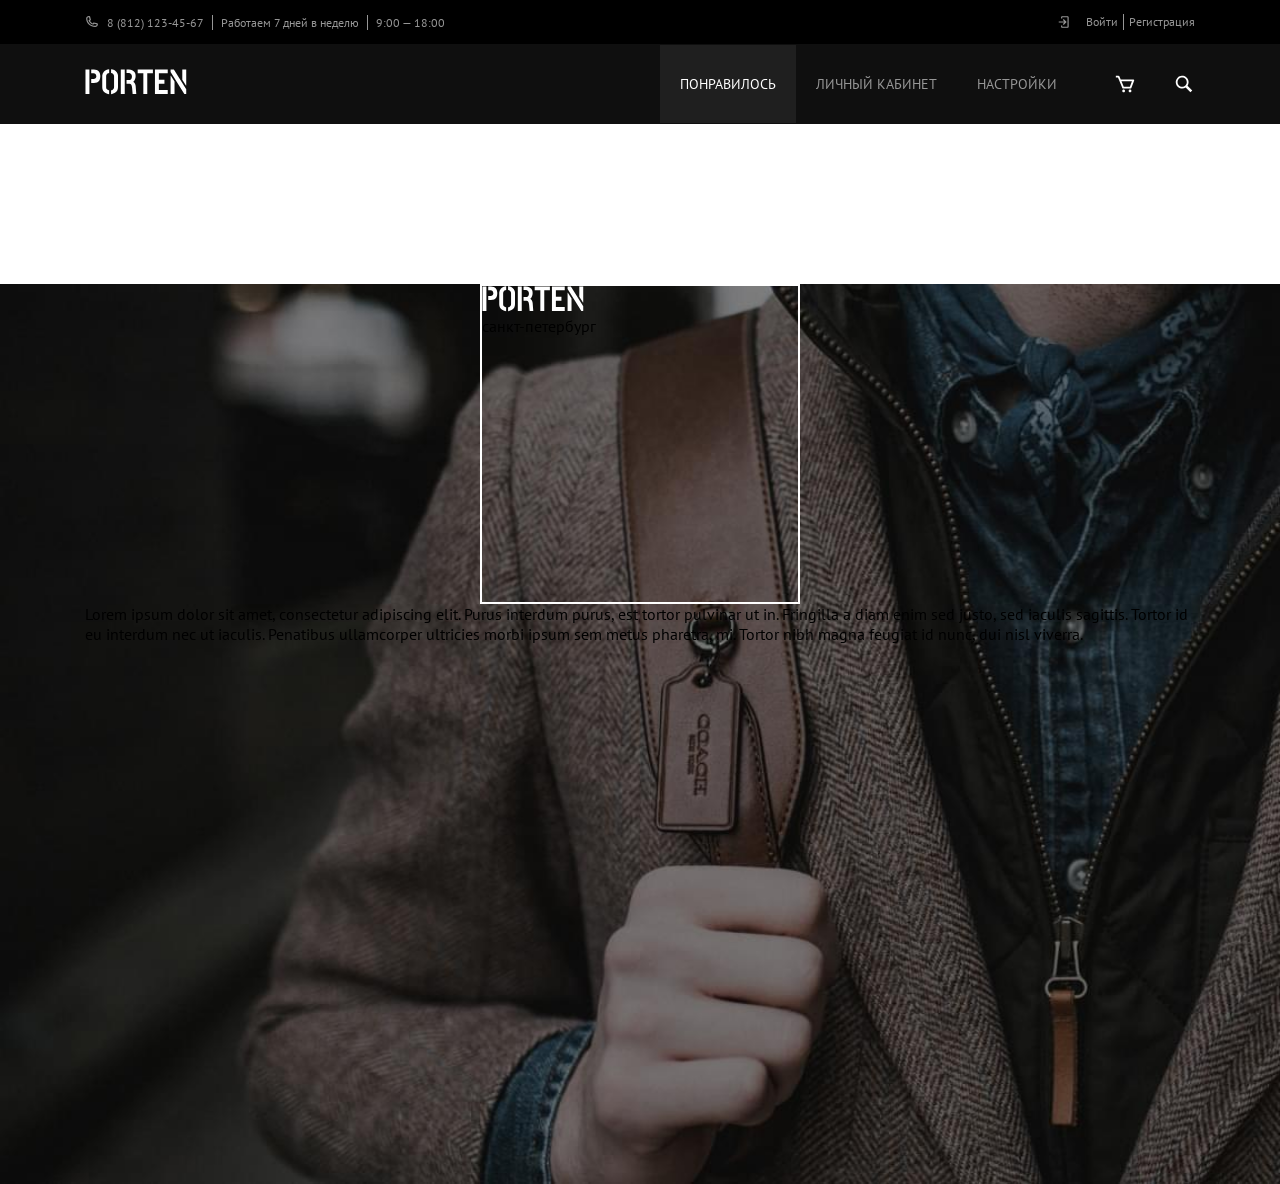
==== public/index.html @ 2b32dbf4 "Begin work on first section" ====
<!DOCTYPE html><html lang="en"><head><meta charset="UTF-8"><meta http-equiv="X-UA-Compatible" content="IE=edge"><meta name="viewport" content="width=device-width,initial-scale=1"><title>Porten</title><link rel="preconnect" href="https://fonts.googleapis.com"><link rel="preconnect" href="https://fonts.gstatic.com" crossorigin><link href="https://fonts.googleapis.com/css2?family=PT+Sans:wght@400;700&family=Playfair+Display:wght@400;500;700&display=swap" rel="stylesheet"><link rel="stylesheet" href="css/style.min.css"></head><body><header class="header"><div class="header__top"><div class="container"><div class="header__wrapper_top"><div class="header__info"><img src="icons/phone.svg" alt="phone"><div class="header__phone"><a href="tel:+78121234567">8 (812) 123-45-67</a></div><div class="header__work">Работаем 7 дней в неделю</div><div class="header__time">9:00 — 18:00</div></div><div class="header__login"><img src="icons/login.svg" alt="login"> <a href="#">Войти</a> <a href="#">Регистрация</a></div></div></div></div><div class="header__bottom"><div class="container"><div class="header__wrapper_bottom"><div class="header__wrapper_logo"><a class="header__logo" href="#"><img src="icons/logo.svg" alt="logo"></a></div><div class="header__menu menu"><div class="menu__icon"><span></span></div><nav class="menu__body"><ul class="menu__list"><li><a href="" class="menu__link _active">Понравилось</a></li><li><a href="" class="menu__link">личный кабинет</a></li><li><a href="" class="menu__link">настройки</a></li></ul></nav><img src="icons/cart.svg" alt="cart"> <img src="icons/search.svg" alt="search"></div></div></div></div></header><section class="promo"><div class="container"><div class="promo__main"><div class="promo__logo"><img src="icons/logo.svg" alt="logo"></div><div class="promo__sity">санкт-петербург</div></div><p>Lorem ipsum dolor sit amet, consectetur adipiscing elit. Purus interdum purus, est tortor pulvinar ut in. Fringilla a diam enim sed justo, sed iaculis sagittis. Tortor id eu interdum nec ut iaculis. Penatibus ullamcorper ultricies morbi ipsum sem metus pharetra, mi. Tortor nibh magna feugiat id nunc, dui nisl viverra.</p></div></section><script src="js/script.js"></script></body></html>
---- public/css/style.min.css ----
*{font-family:"Playfair Display",serif;font-family:"PT Sans",sans-serif;padding:0;margin:0;box-sizing:border-box}.container{width:1110px;margin:0 auto}.header__top{height:44px;background:#000}.header__wrapper_top{display:flex;justify-content:space-between;align-items:center;height:44px}.header__info{display:flex;text-align:center}.header__info img{width:13.5px;height:13.5px}.header__phone a{display:flex;align-items:center;font-family:PT Sans;font-style:normal;font-weight:400;font-size:12px;color:#969696;text-decoration:none;padding:0 8px;border-right:1px solid #969696}.header__work{font-family:PT Sans;font-style:normal;font-weight:400;font-size:12px;color:#969696;padding:0 8px;border-right:1px solid #969696}.header__time{font-family:PT Sans;font-style:normal;font-weight:400;font-size:12px;color:#969696;padding:0 8px}.header__login{display:flex}.header__login img{margin-right:10px}.header__login a{font-family:PT Sans;font-style:normal;font-weight:400;font-size:12px;line-height:16px;color:#969696;text-decoration:none;padding:0 5px;border-right:1px solid #969696}.header__login a:last-child{padding:0 0 0 5px;border-right:none}.header__bottom{height:80px;background:#0f0f0f}.header__wrapper_bottom{display:flex;justify-content:space-between;height:80px;align-items:center}.menu{display:flex;justify-content:space-between}.menu__list{display:flex;justify-content:space-between}.menu__list li{list-style-type:none}.menu__list li a{font-family:PT Sans;font-style:normal;font-weight:400;font-size:14px;line-height:18px;text-transform:uppercase;color:#969696;text-decoration:none;padding:30px 20px}.menu__list li ._active{background:#1f1f1f;color:#fff;height:100%}.menu img{margin-left:37px}.promo{min-height:100vh;background:url(../img/main_bg.jpg) no-repeat;background-size:cover}.promo__main{width:20rem;height:20rem;border:2px solid #fff;margin:160px auto 0}
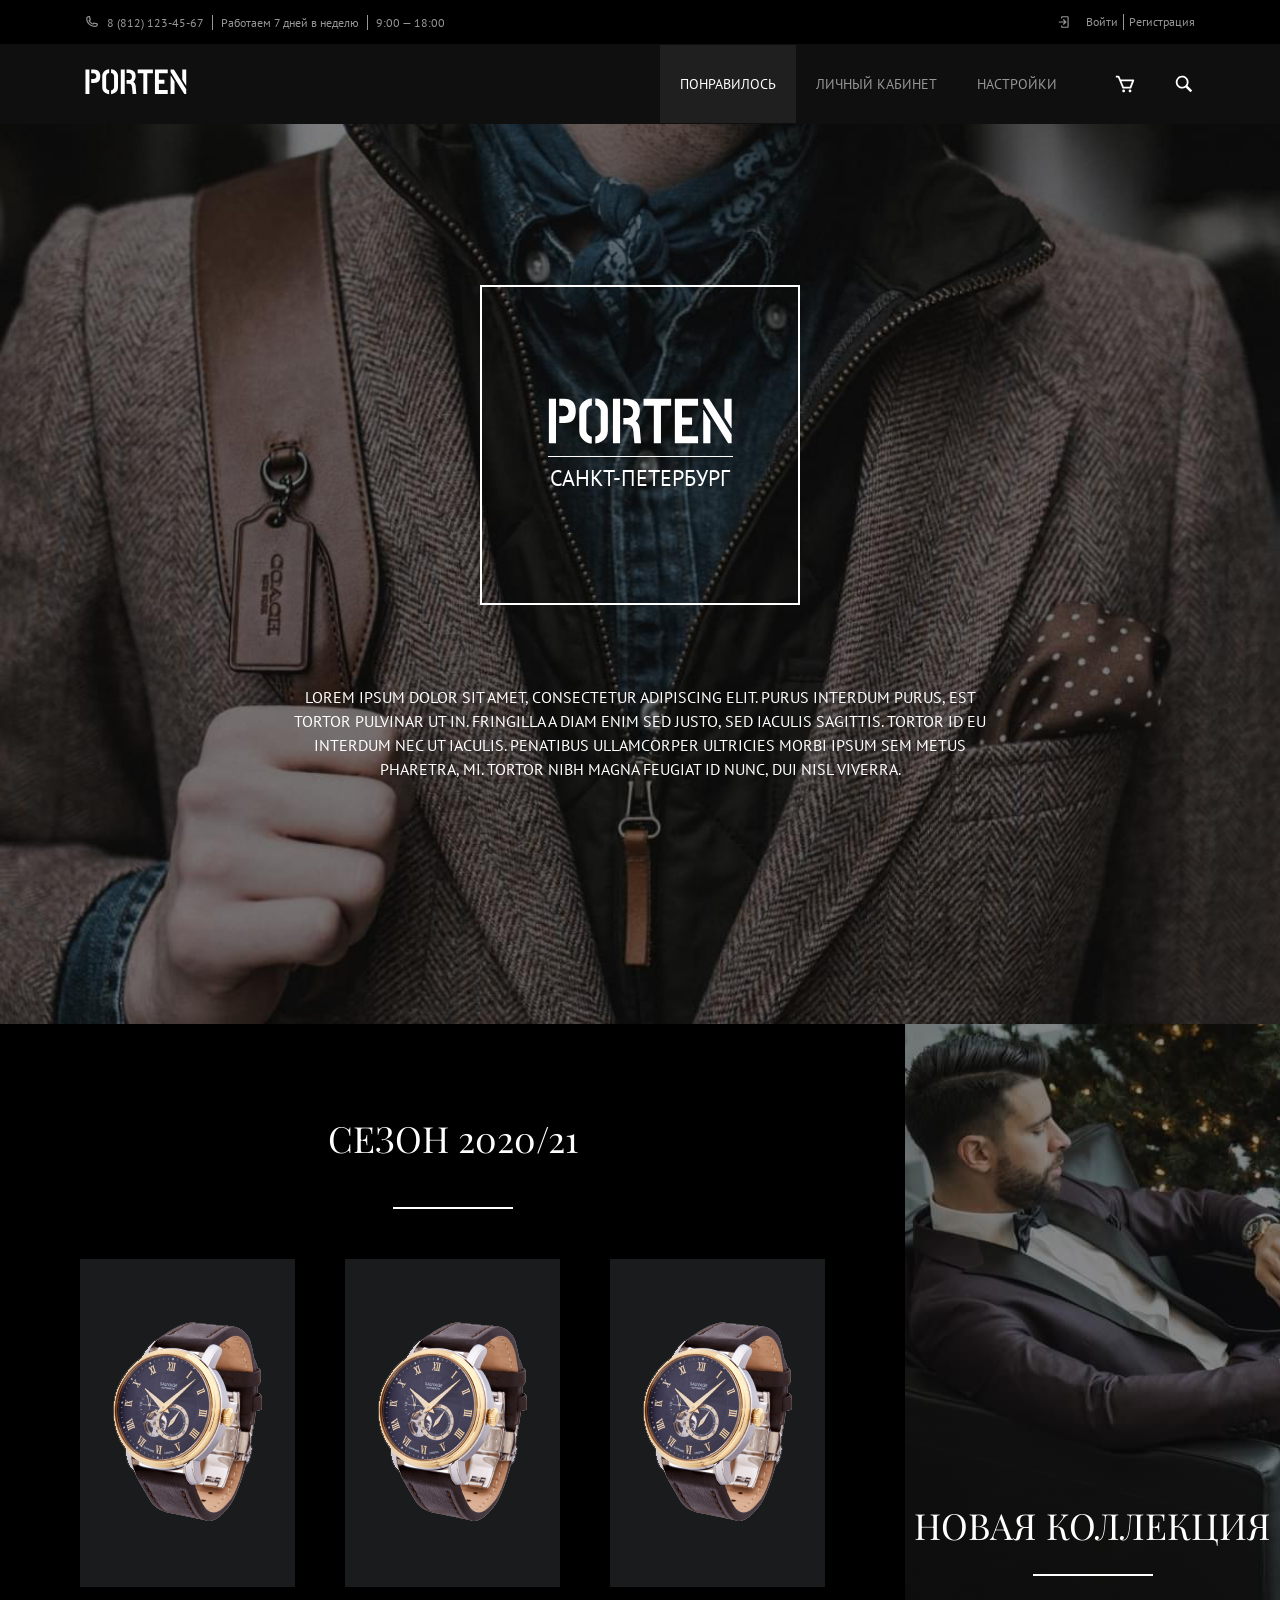
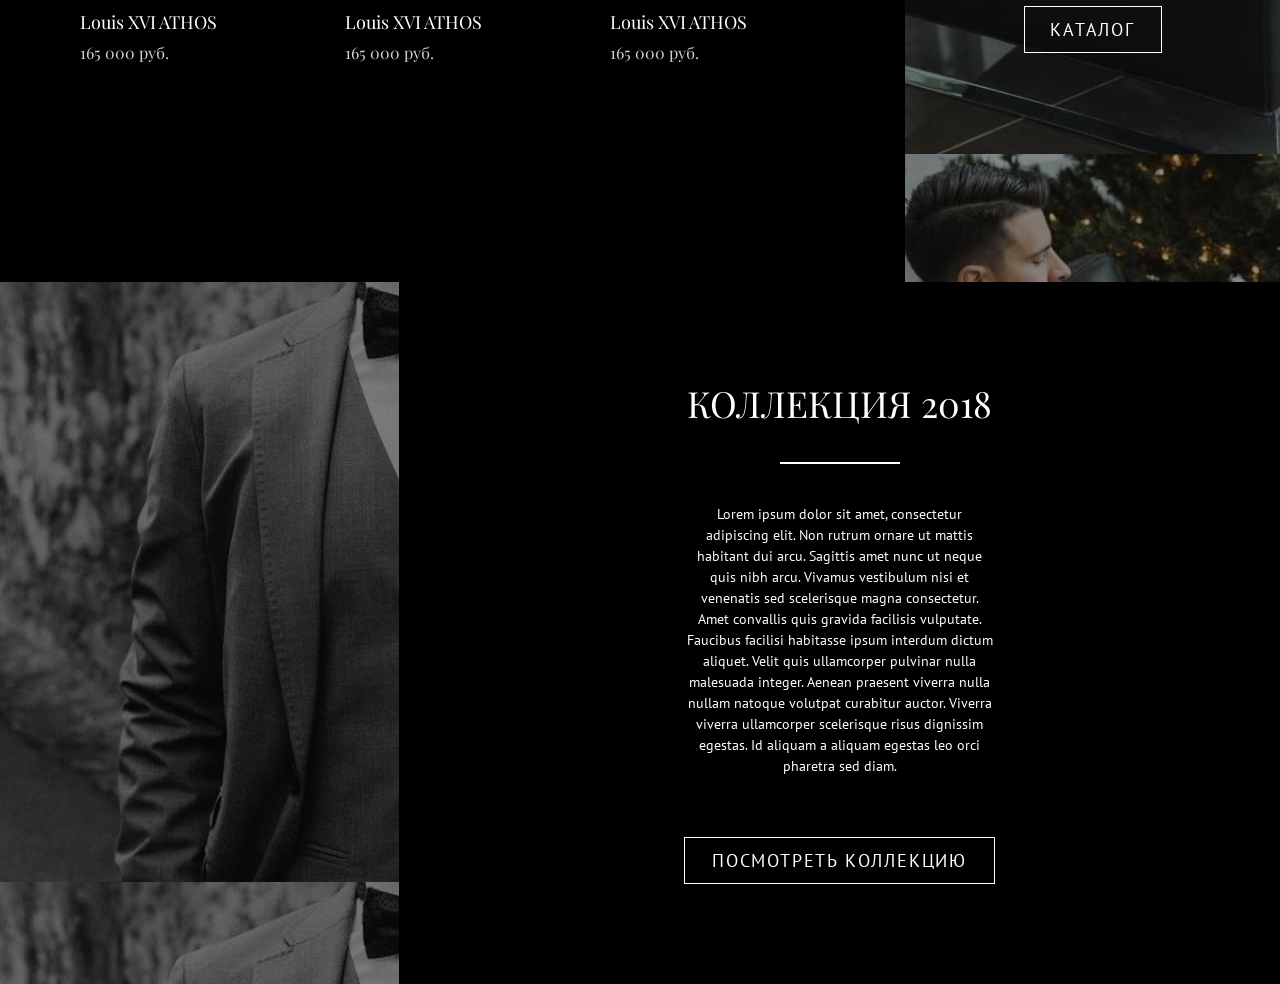
==== commit b66f8116: "Complite second section" ====
--- a/public/index.html
+++ b/public/index.html
@@ -1 +1 @@
-<!DOCTYPE html><html lang="en"><head><meta charset="UTF-8"><meta http-equiv="X-UA-Compatible" content="IE=edge"><meta name="viewport" content="width=device-width,initial-scale=1"><title>Porten</title><link rel="preconnect" href="https://fonts.googleapis.com"><link rel="preconnect" href="https://fonts.gstatic.com" crossorigin><link href="https://fonts.googleapis.com/css2?family=PT+Sans:wght@400;700&family=Playfair+Display:wght@400;500;700&display=swap" rel="stylesheet"><link rel="stylesheet" href="css/style.min.css"></head><body><header class="header"><div class="header__top"><div class="container"><div class="header__wrapper_top"><div class="header__info"><img src="icons/phone.svg" alt="phone"><div class="header__phone"><a href="tel:+78121234567">8 (812) 123-45-67</a></div><div class="header__work">Работаем 7 дней в неделю</div><div class="header__time">9:00 — 18:00</div></div><div class="header__login"><img src="icons/login.svg" alt="login"> <a href="#">Войти</a> <a href="#">Регистрация</a></div></div></div></div><div class="header__bottom"><div class="container"><div class="header__wrapper_bottom"><div class="header__wrapper_logo"><a class="header__logo" href="#"><img src="icons/logo.svg" alt="logo"></a></div><div class="header__menu menu"><div class="menu__icon"><span></span></div><nav class="menu__body"><ul class="menu__list"><li><a href="" class="menu__link _active">Понравилось</a></li><li><a href="" class="menu__link">личный кабинет</a></li><li><a href="" class="menu__link">настройки</a></li></ul></nav><img src="icons/cart.svg" alt="cart"> <img src="icons/search.svg" alt="search"></div></div></div></div></header><section class="promo"><div class="container"><div class="promo__main"><div class="promo__logo"><img src="icons/logo.svg" alt="logo"></div><div class="promo__sity">санкт-петербург</div></div><p>Lorem ipsum dolor sit amet, consectetur adipiscing elit. Purus interdum purus, est tortor pulvinar ut in. Fringilla a diam enim sed justo, sed iaculis sagittis. Tortor id eu interdum nec ut iaculis. Penatibus ullamcorper ultricies morbi ipsum sem metus pharetra, mi. Tortor nibh magna feugiat id nunc, dui nisl viverra.</p></div></section><script src="js/script.js"></script></body></html>+<!DOCTYPE html><html lang="en"><head><meta charset="UTF-8"><meta http-equiv="X-UA-Compatible" content="IE=edge"><meta name="viewport" content="width=device-width,initial-scale=1"><title>Porten</title><link rel="preconnect" href="https://fonts.googleapis.com"><link rel="preconnect" href="https://fonts.gstatic.com" crossorigin><link href="https://fonts.googleapis.com/css2?family=PT+Sans:wght@400;700&family=Playfair+Display:wght@400;500;700&display=swap" rel="stylesheet"><link rel="stylesheet" href="css/style.min.css"></head><body><header class="header"><div class="header__top"><div class="container"><div class="header__wrapper_top"><div class="header__info"><img src="icons/phone.svg" alt="phone"><div class="header__phone"><a href="tel:+78121234567">8 (812) 123-45-67</a></div><div class="header__work">Работаем 7 дней в неделю</div><div class="header__time">9:00 — 18:00</div></div><div class="header__login"><img src="icons/login.svg" alt="login"> <a href="#">Войти</a> <a href="#">Регистрация</a></div></div></div></div><div class="header__bottom"><div class="container"><div class="header__wrapper_bottom"><div class="header__wrapper_logo"><a class="header__logo" href="#"><img src="icons/logo.svg" alt="logo"></a></div><div class="header__menu menu"><div class="menu__icon"><span></span></div><nav class="menu__body"><ul class="menu__list"><li><a href="" class="menu__link _active">Понравилось</a></li><li><a href="" class="menu__link">личный кабинет</a></li><li><a href="" class="menu__link">настройки</a></li></ul></nav><img src="icons/cart.svg" alt="cart"> <img src="icons/search.svg" alt="search"></div></div></div></div></header><section class="promo"><div class="container"><div class="promo__main"><div class="promo__logo"><img src="icons/logo.svg" alt="logo"></div><div class="promo__sity">санкт-петербург</div></div><p>Lorem ipsum dolor sit amet, consectetur adipiscing elit. Purus interdum purus, est tortor pulvinar ut in. Fringilla a diam enim sed justo, sed iaculis sagittis. Tortor id eu interdum nec ut iaculis. Penatibus ullamcorper ultricies morbi ipsum sem metus pharetra, mi. Tortor nibh magna feugiat id nunc, dui nisl viverra.</p></div></section><section class="collection"><div class="collection__wrapper"><div class="collection__new"><div class="collection__new-season"><div class="collection__title title">СЕЗОН 2020/21</div><div class="collection__items"><div class="collection__item product"><div class="product__picture"><img src="img/watch.png" alt="watch"></div><div class="product__name">Louis XVI ATHOS</div><div class="product__price">165 000 руб.</div></div><div class="collection__item product"><div class="product__picture"><img src="img/watch.png" alt="watch"></div><div class="product__name">Louis XVI ATHOS</div><div class="product__price">165 000 руб.</div></div><div class="collection__item product"><div class="product__picture"><img src="img/watch.png" alt="watch"></div><div class="product__name">Louis XVI ATHOS</div><div class="product__price">165 000 руб.</div></div></div></div><div class="collection__present"><div class="collection__title title">Новая коллекция</div><button class="collection__btn btn">Каталог</button></div></div><div class="collection__old"><div class="collection__img"></div><div class="collection__descr"><div class="collection__title title">коллекция 2018</div><p>Lorem ipsum dolor sit amet, consectetur adipiscing elit. Non rutrum ornare ut mattis habitant dui arcu. Sagittis amet nunc ut neque quis nibh arcu. Vivamus vestibulum nisi et venenatis sed scelerisque magna consectetur. Amet convallis quis gravida facilisis vulputate. Faucibus facilisi habitasse ipsum interdum dictum aliquet. Velit quis ullamcorper pulvinar nulla malesuada integer. Aenean praesent viverra nulla nullam natoque volutpat curabitur auctor. Viverra viverra ullamcorper scelerisque risus dignissim egestas. Id aliquam a aliquam egestas leo orci pharetra sed diam.</p><button class="collection__btn btn">посмотреть коллекцию</button></div></div></div></section><script src="js/script.js"></script></body></html>
--- a/public/css/style.min.css
+++ b/public/css/style.min.css
@@ -1 +1 @@
-*{font-family:"Playfair Display",serif;font-family:"PT Sans",sans-serif;padding:0;margin:0;box-sizing:border-box}.container{width:1110px;margin:0 auto}.header__top{height:44px;background:#000}.header__wrapper_top{display:flex;justify-content:space-between;align-items:center;height:44px}.header__info{display:flex;text-align:center}.header__info img{width:13.5px;height:13.5px}.header__phone a{display:flex;align-items:center;font-family:PT Sans;font-style:normal;font-weight:400;font-size:12px;color:#969696;text-decoration:none;padding:0 8px;border-right:1px solid #969696}.header__work{font-family:PT Sans;font-style:normal;font-weight:400;font-size:12px;color:#969696;padding:0 8px;border-right:1px solid #969696}.header__time{font-family:PT Sans;font-style:normal;font-weight:400;font-size:12px;color:#969696;padding:0 8px}.header__login{display:flex}.header__login img{margin-right:10px}.header__login a{font-family:PT Sans;font-style:normal;font-weight:400;font-size:12px;line-height:16px;color:#969696;text-decoration:none;padding:0 5px;border-right:1px solid #969696}.header__login a:last-child{padding:0 0 0 5px;border-right:none}.header__bottom{height:80px;background:#0f0f0f}.header__wrapper_bottom{display:flex;justify-content:space-between;height:80px;align-items:center}.menu{display:flex;justify-content:space-between}.menu__list{display:flex;justify-content:space-between}.menu__list li{list-style-type:none}.menu__list li a{font-family:PT Sans;font-style:normal;font-weight:400;font-size:14px;line-height:18px;text-transform:uppercase;color:#969696;text-decoration:none;padding:30px 20px}.menu__list li ._active{background:#1f1f1f;color:#fff;height:100%}.menu img{margin-left:37px}.promo{min-height:100vh;background:url(../img/main_bg.jpg) no-repeat;background-size:cover}.promo__main{width:20rem;height:20rem;border:2px solid #fff;margin:160px auto 0}+*{font-family:"Playfair Display",serif;font-family:"PT Sans",sans-serif;padding:0;margin:0;box-sizing:border-box}.container{width:1110px;margin:0 auto}.header__top{height:44px;background:#000}.header__wrapper_top{display:flex;justify-content:space-between;align-items:center;height:44px}.header__info{display:flex;text-align:center}.header__info img{width:13.5px;height:13.5px}.header__phone a{display:flex;align-items:center;font-family:PT Sans;font-style:normal;font-weight:400;font-size:12px;color:#969696;text-decoration:none;padding:0 8px;border-right:1px solid #969696}.header__work{font-family:PT Sans;font-style:normal;font-weight:400;font-size:12px;color:#969696;padding:0 8px;border-right:1px solid #969696}.header__time{font-family:PT Sans;font-style:normal;font-weight:400;font-size:12px;color:#969696;padding:0 8px}.header__login{display:flex}.header__login img{margin-right:10px}.header__login a{font-family:PT Sans;font-style:normal;font-weight:400;font-size:12px;line-height:16px;color:#969696;text-decoration:none;padding:0 5px;border-right:1px solid #969696}.header__login a:last-child{padding:0 0 0 5px;border-right:none}.header__bottom{height:80px;background:#0f0f0f}.header__wrapper_bottom{display:flex;justify-content:space-between;height:80px;align-items:center}.menu{display:flex;justify-content:space-between}.menu__list{display:flex;justify-content:space-between}.menu__list li{list-style-type:none}.menu__list li a{font-family:PT Sans;font-style:normal;font-weight:400;font-size:14px;line-height:18px;text-transform:uppercase;color:#969696;text-decoration:none;padding:30px 20px}.menu__list li ._active{background:#1f1f1f;color:#fff;height:100%}.menu img{margin-left:37px}.promo{min-height:100vh;background:url(../img/main_bg.jpg) no-repeat 50%/cover;padding:1px 0}.promo__main{width:20rem;height:20rem;border:2px solid #fff;margin:160px auto 0;display:flex;flex-direction:column;justify-content:center}.promo__logo{width:185px;margin:0 auto}.promo__logo img{width:100%}.promo__sity{position:relative;font-family:PT Sans;font-style:normal;font-weight:400;font-size:22px;line-height:28px;text-align:center;text-transform:uppercase;color:#fff;width:185px;margin:7px auto 0;padding:7px 0 0 0;border-top:1px solid #fff}.promo p{width:45rem;margin:80px auto 0;font-family:PT Sans;font-style:normal;font-weight:400;font-size:16px;line-height:150%;text-align:center;text-transform:uppercase;color:#fff}.title{position:relative;font-family:"Playfair Display";font-size:36px;line-height:42px;text-align:center;text-transform:uppercase;color:#fff;margin-bottom:100px}.title::after{content:"";position:absolute;bottom:-50px;right:50%;transform:translateX(50%);width:120px;height:2px;background:#fff}.collection{min-height:1330px}.collection__wrapper{display:grid;grid-template-rows:55fr 45fr}.collection__new{display:grid;grid-template-columns:6fr 5fr}.collection__old{display:grid;grid-template-columns:5fr 6fr}.collection__new-season{display:flex;flex-direction:column;padding:93px 80px;background:#000}.collection__items{display:flex;-moz-column-gap:50px;column-gap:50px;justify-content:center}.collection__present{background:url(../img/new_collection.jpg);padding:480px 0 0 0}.collection__present .title{margin-bottom:60px}.collection__present .title::after{bottom:-30px}.collection__btn{display:block;width:138px;height:47px;border:1px solid #fff;background:0 0;margin:0 auto;font-family:"PT Sans";font-style:normal;font-weight:400;font-size:18px;line-height:23px;text-align:center;letter-spacing:.1em;text-transform:uppercase;color:#fff;cursor:pointer}.collection__img{background:url(../img/old_collection.jpg)}.collection__descr{background:#000;padding:100px 285px}.collection__descr .title{margin-bottom:80px}.collection__descr .title::after{bottom:-40px}.collection__descr .btn{width:311px;margin-top:60px}.collection__descr p{font-family:"PT Sans";font-style:normal;font-weight:400;font-size:14px;line-height:150%;text-align:center;color:#fff}.product{display:flex;flex-direction:column}.product__picture{background:#191b1c;padding:55px 0}.product__name{font-family:"Playfair Display";font-size:18px;line-height:21px;color:#fff;margin-top:25px}.product__price{font-family:"Playfair Display";font-size:16px;line-height:19px;color:#d0d0d0;margin-top:10px}
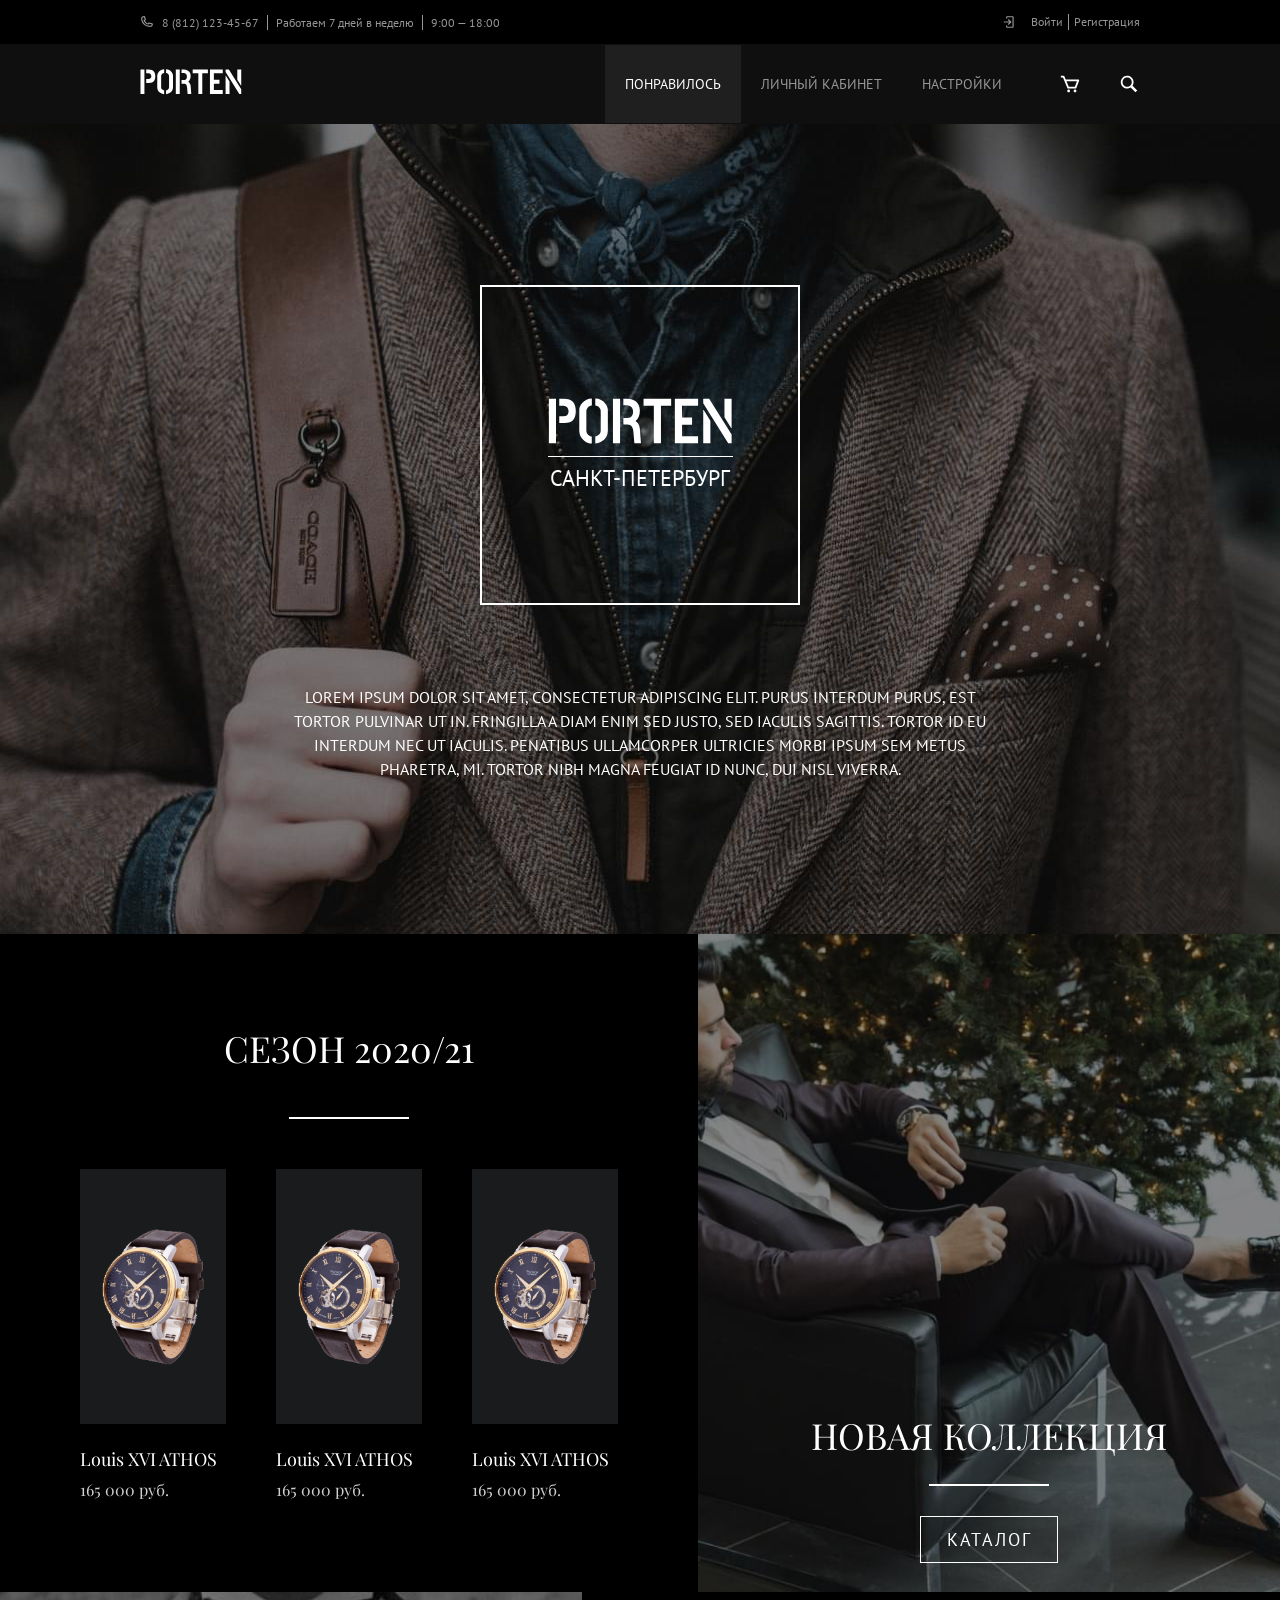
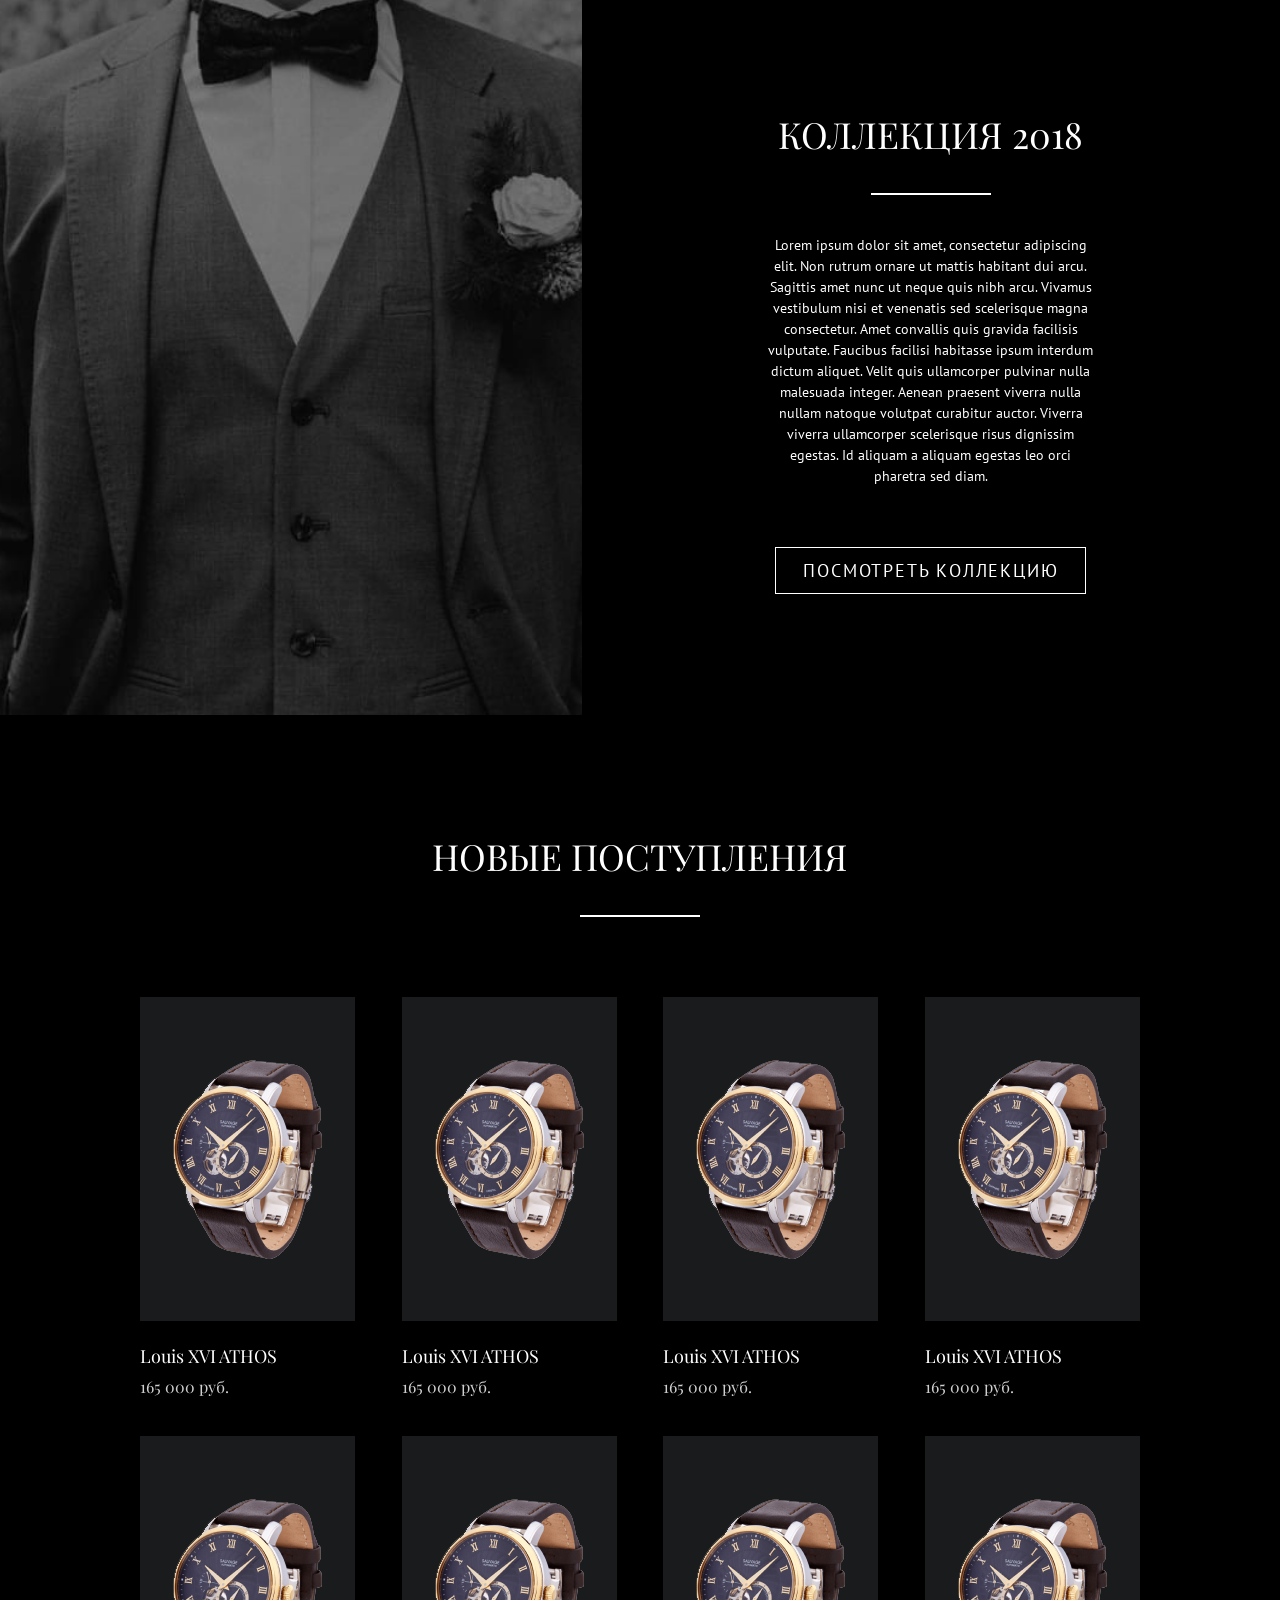
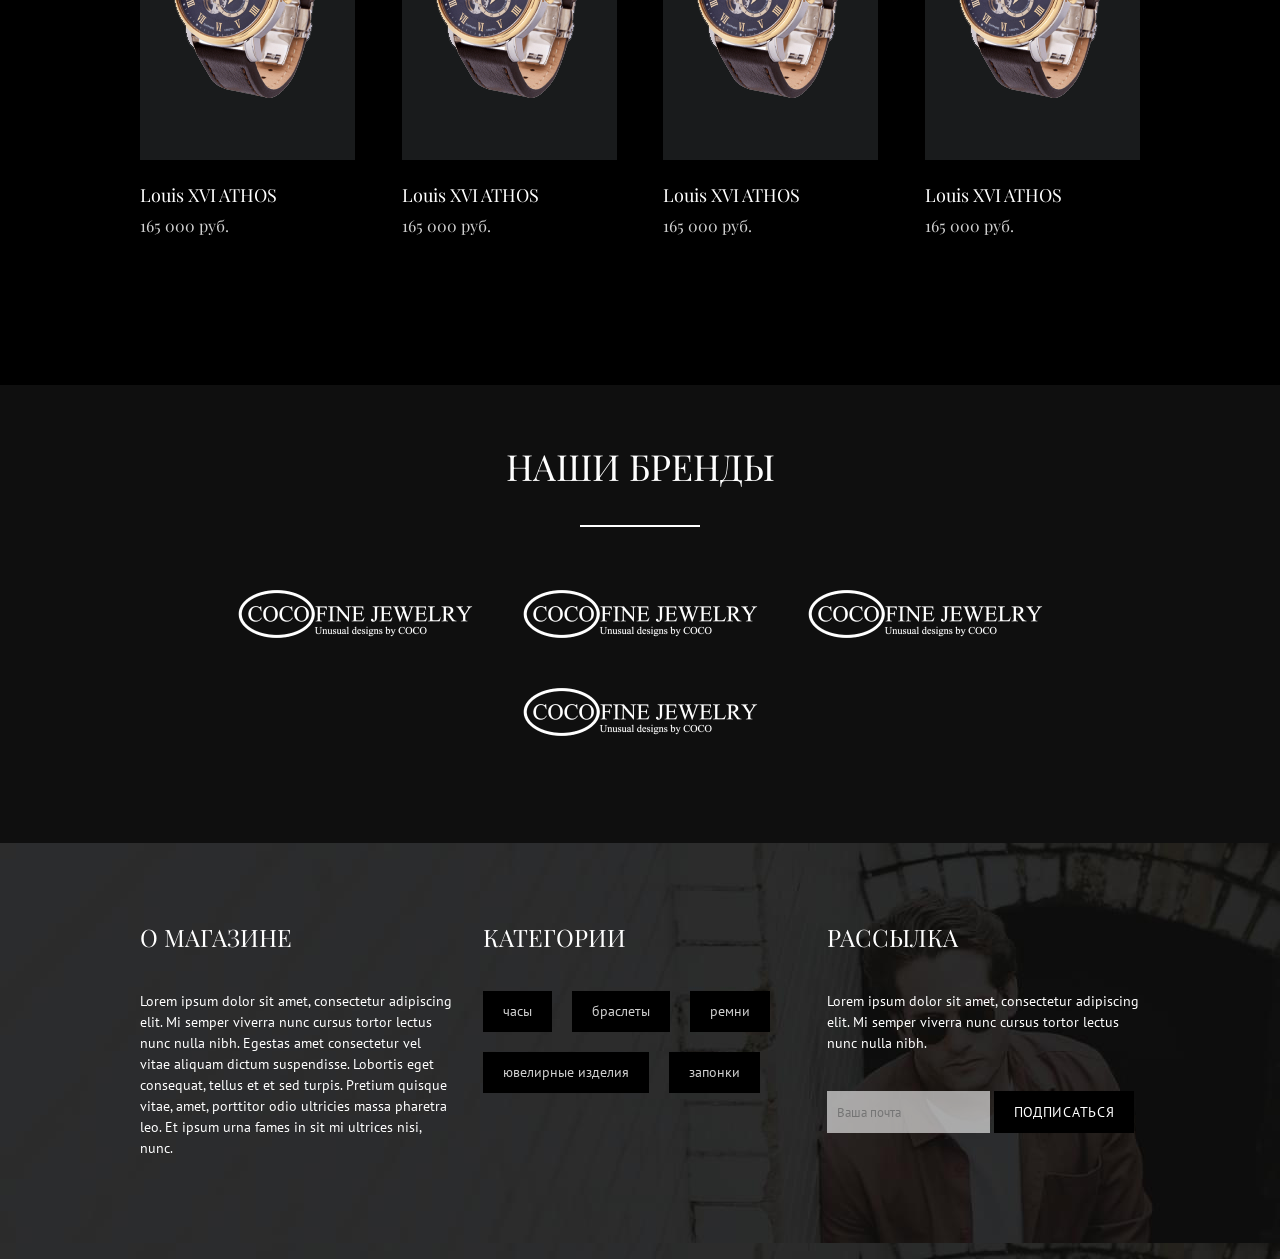
==== commit d91e8ef3: "Finished all section" ====
--- a/public/index.html
+++ b/public/index.html
@@ -1 +1 @@
-<!DOCTYPE html><html lang="en"><head><meta charset="UTF-8"><meta http-equiv="X-UA-Compatible" content="IE=edge"><meta name="viewport" content="width=device-width,initial-scale=1"><title>Porten</title><link rel="preconnect" href="https://fonts.googleapis.com"><link rel="preconnect" href="https://fonts.gstatic.com" crossorigin><link href="https://fonts.googleapis.com/css2?family=PT+Sans:wght@400;700&family=Playfair+Display:wght@400;500;700&display=swap" rel="stylesheet"><link rel="stylesheet" href="css/style.min.css"></head><body><header class="header"><div class="header__top"><div class="container"><div class="header__wrapper_top"><div class="header__info"><img src="icons/phone.svg" alt="phone"><div class="header__phone"><a href="tel:+78121234567">8 (812) 123-45-67</a></div><div class="header__work">Работаем 7 дней в неделю</div><div class="header__time">9:00 — 18:00</div></div><div class="header__login"><img src="icons/login.svg" alt="login"> <a href="#">Войти</a> <a href="#">Регистрация</a></div></div></div></div><div class="header__bottom"><div class="container"><div class="header__wrapper_bottom"><div class="header__wrapper_logo"><a class="header__logo" href="#"><img src="icons/logo.svg" alt="logo"></a></div><div class="header__menu menu"><div class="menu__icon"><span></span></div><nav class="menu__body"><ul class="menu__list"><li><a href="" class="menu__link _active">Понравилось</a></li><li><a href="" class="menu__link">личный кабинет</a></li><li><a href="" class="menu__link">настройки</a></li></ul></nav><img src="icons/cart.svg" alt="cart"> <img src="icons/search.svg" alt="search"></div></div></div></div></header><section class="promo"><div class="container"><div class="promo__main"><div class="promo__logo"><img src="icons/logo.svg" alt="logo"></div><div class="promo__sity">санкт-петербург</div></div><p>Lorem ipsum dolor sit amet, consectetur adipiscing elit. Purus interdum purus, est tortor pulvinar ut in. Fringilla a diam enim sed justo, sed iaculis sagittis. Tortor id eu interdum nec ut iaculis. Penatibus ullamcorper ultricies morbi ipsum sem metus pharetra, mi. Tortor nibh magna feugiat id nunc, dui nisl viverra.</p></div></section><section class="collection"><div class="collection__wrapper"><div class="collection__new"><div class="collection__new-season"><div class="collection__title title">СЕЗОН 2020/21</div><div class="collection__items"><div class="collection__item product"><div class="product__picture"><img src="img/watch.png" alt="watch"></div><div class="product__name">Louis XVI ATHOS</div><div class="product__price">165 000 руб.</div></div><div class="collection__item product"><div class="product__picture"><img src="img/watch.png" alt="watch"></div><div class="product__name">Louis XVI ATHOS</div><div class="product__price">165 000 руб.</div></div><div class="collection__item product"><div class="product__picture"><img src="img/watch.png" alt="watch"></div><div class="product__name">Louis XVI ATHOS</div><div class="product__price">165 000 руб.</div></div></div></div><div class="collection__present"><div class="collection__title title">Новая коллекция</div><button class="collection__btn btn">Каталог</button></div></div><div class="collection__old"><div class="collection__img"></div><div class="collection__descr"><div class="collection__title title">коллекция 2018</div><p>Lorem ipsum dolor sit amet, consectetur adipiscing elit. Non rutrum ornare ut mattis habitant dui arcu. Sagittis amet nunc ut neque quis nibh arcu. Vivamus vestibulum nisi et venenatis sed scelerisque magna consectetur. Amet convallis quis gravida facilisis vulputate. Faucibus facilisi habitasse ipsum interdum dictum aliquet. Velit quis ullamcorper pulvinar nulla malesuada integer. Aenean praesent viverra nulla nullam natoque volutpat curabitur auctor. Viverra viverra ullamcorper scelerisque risus dignissim egestas. Id aliquam a aliquam egestas leo orci pharetra sed diam.</p><button class="collection__btn btn">посмотреть коллекцию</button></div></div></div></section><script src="js/script.js"></script></body></html>+<!DOCTYPE html><html lang="en"><head><meta charset="UTF-8"><meta http-equiv="X-UA-Compatible" content="IE=edge"><meta name="viewport" content="width=device-width,initial-scale=1"><title>Porten</title><link rel="preconnect" href="https://fonts.googleapis.com"><link rel="preconnect" href="https://fonts.gstatic.com" crossorigin><link href="https://fonts.googleapis.com/css2?family=PT+Sans:wght@400;700&family=Playfair+Display:wght@400;500;700&display=swap" rel="stylesheet"><link rel="stylesheet" href="css/style.min.css"></head><body><header class="header"><div class="header__top"><div class="container"><div class="header__wrapper_top"><div class="header__info"><img src="icons/phone.svg" alt="phone"><div class="header__phone"><a href="tel:+78121234567">8 (812) 123-45-67</a></div><div class="header__work">Работаем 7 дней в неделю</div><div class="header__time">9:00 — 18:00</div></div><div class="header__login"><img src="icons/login.svg" alt="login"> <a href="#">Войти</a> <a href="#">Регистрация</a></div></div></div></div><div class="header__bottom"><div class="container"><div class="header__wrapper_bottom"><div class="header__wrapper_logo"><a class="header__logo" href="#"><img src="icons/logo.svg" alt="logo"></a></div><div class="header__menu menu"><div class="menu__icon"><span></span></div><nav class="menu__body"><ul class="menu__list"><li><a href="" class="menu__link _active">Понравилось</a></li><li><a href="" class="menu__link">личный кабинет</a></li><li><a href="" class="menu__link">настройки</a></li></ul></nav><img src="icons/cart.svg" alt="cart"> <img src="icons/search.svg" alt="search"></div></div></div></div></header><section class="promo"><div class="container"><div class="promo__main"><div class="promo__logo"><img src="icons/logo.svg" alt="logo"></div><div class="promo__sity">санкт-петербург</div></div><p>Lorem ipsum dolor sit amet, consectetur adipiscing elit. Purus interdum purus, est tortor pulvinar ut in. Fringilla a diam enim sed justo, sed iaculis sagittis. Tortor id eu interdum nec ut iaculis. Penatibus ullamcorper ultricies morbi ipsum sem metus pharetra, mi. Tortor nibh magna feugiat id nunc, dui nisl viverra.</p></div></section><section class="collection"><div class="collection__wrapper"><div class="collection__new"><div class="collection__new-season"><div class="collection__title title">СЕЗОН 2020/21</div><div class="collection__items"><div class="collection__item product"><div class="product__picture"><img src="img/watch.png" alt="watch"></div><div class="product__name">Louis XVI ATHOS</div><div class="product__price">165 000 руб.</div></div><div class="collection__item product"><div class="product__picture"><img src="img/watch.png" alt="watch"></div><div class="product__name">Louis XVI ATHOS</div><div class="product__price">165 000 руб.</div></div><div class="collection__item product"><div class="product__picture"><img src="img/watch.png" alt="watch"></div><div class="product__name">Louis XVI ATHOS</div><div class="product__price">165 000 руб.</div></div></div></div><div class="collection__present"><div class="collection__title title">Новая коллекция</div><button class="collection__btn btn">Каталог</button></div></div><div class="collection__old"><div class="collection__img"></div><div class="collection__descr"><div class="collection__title title">коллекция 2018</div><p>Lorem ipsum dolor sit amet, consectetur adipiscing elit. Non rutrum ornare ut mattis habitant dui arcu. Sagittis amet nunc ut neque quis nibh arcu. Vivamus vestibulum nisi et venenatis sed scelerisque magna consectetur. Amet convallis quis gravida facilisis vulputate. Faucibus facilisi habitasse ipsum interdum dictum aliquet. Velit quis ullamcorper pulvinar nulla malesuada integer. Aenean praesent viverra nulla nullam natoque volutpat curabitur auctor. Viverra viverra ullamcorper scelerisque risus dignissim egestas. Id aliquam a aliquam egestas leo orci pharetra sed diam.</p><button class="collection__btn btn">посмотреть коллекцию</button></div></div></div></section><section class="new-products"><div class="container"><div class="new-products__title title">новые поступления</div><div class="new-products__items"><div class="new-products__item product"><div class="product__picture"><img src="img/watch.png" alt="watch"></div><div class="product__name">Louis XVI ATHOS</div><div class="product__price">165 000 руб.</div></div><div class="new-products__item product"><div class="product__picture"><img src="img/watch.png" alt="watch"></div><div class="product__name">Louis XVI ATHOS</div><div class="product__price">165 000 руб.</div></div><div class="new-products__item product"><div class="product__picture"><img src="img/watch.png" alt="watch"></div><div class="product__name">Louis XVI ATHOS</div><div class="product__price">165 000 руб.</div></div><div class="new-products__item product"><div class="product__picture"><img src="img/watch.png" alt="watch"></div><div class="product__name">Louis XVI ATHOS</div><div class="product__price">165 000 руб.</div></div><div class="new-products__item product"><div class="product__picture"><img src="img/watch.png" alt="watch"></div><div class="product__name">Louis XVI ATHOS</div><div class="product__price">165 000 руб.</div></div><div class="new-products__item product"><div class="product__picture"><img src="img/watch.png" alt="watch"></div><div class="product__name">Louis XVI ATHOS</div><div class="product__price">165 000 руб.</div></div><div class="new-products__item product"><div class="product__picture"><img src="img/watch.png" alt="watch"></div><div class="product__name">Louis XVI ATHOS</div><div class="product__price">165 000 руб.</div></div><div class="new-products__item product"><div class="product__picture"><img src="img/watch.png" alt="watch"></div><div class="product__name">Louis XVI ATHOS</div><div class="product__price">165 000 руб.</div></div></div></div></section><section class="brends"><div class="container"><div class="brends__title title">наши бренды</div><div class="brends__items"><div class="brends__item"><img src="img/brand_logo.png" alt="brand_logo"></div><div class="brends__item"><img src="img/brand_logo.png" alt="brand_logo"></div><div class="brends__item"><img src="img/brand_logo.png" alt="brand_logo"></div><div class="brends__item"><img src="img/brand_logo.png" alt="brand_logo"></div></div></div></section><footer class="footer"><div class="container"><div class="footer__wrapper"><div class="footer__about"><div class="footer__title subtitle">О магазине</div><div class="footer__text">Lorem ipsum dolor sit amet, consectetur adipiscing elit. Mi semper viverra nunc cursus tortor lectus nunc nulla nibh. Egestas amet consectetur vel vitae aliquam dictum suspendisse. Lobortis eget consequat, tellus et et sed turpis. Pretium quisque vitae, amet, porttitor odio ultricies massa pharetra leo. Et ipsum urna fames in sit mi ultrices nisi, nunc.</div></div><div class="footer__categorys categorys"><div class="footer__title subtitle">Категории</div><div class="categorys__items"><a href="#" class="categorys__item">часы</a> <a href="#" class="categorys__item">браслеты</a> <a href="#" class="categorys__item">ремни</a> <a href="#" class="categorys__item">ювелирные изделия</a> <a href="#" class="categorys__item">запонки</a></div></div><div class="footer__mailing"><div class="footer__title subtitle">РАссылка</div><div class="footer__text">Lorem ipsum dolor sit amet, consectetur adipiscing elit. Mi semper viverra nunc cursus tortor lectus nunc nulla nibh.</div><div class="footer__form"><input name="email" placeholder="Ваша почта" type="email" class="footer__input"> <button type="submit" class="footer__btn">ПОДПИСАТЬСЯ</button></div></div></div></div></footer><script src="js/script.js"></script></body></html>
--- a/public/css/style.min.css
+++ b/public/css/style.min.css
@@ -1 +1 @@
-*{font-family:"Playfair Display",serif;font-family:"PT Sans",sans-serif;padding:0;margin:0;box-sizing:border-box}.container{width:1110px;margin:0 auto}.header__top{height:44px;background:#000}.header__wrapper_top{display:flex;justify-content:space-between;align-items:center;height:44px}.header__info{display:flex;text-align:center}.header__info img{width:13.5px;height:13.5px}.header__phone a{display:flex;align-items:center;font-family:PT Sans;font-style:normal;font-weight:400;font-size:12px;color:#969696;text-decoration:none;padding:0 8px;border-right:1px solid #969696}.header__work{font-family:PT Sans;font-style:normal;font-weight:400;font-size:12px;color:#969696;padding:0 8px;border-right:1px solid #969696}.header__time{font-family:PT Sans;font-style:normal;font-weight:400;font-size:12px;color:#969696;padding:0 8px}.header__login{display:flex}.header__login img{margin-right:10px}.header__login a{font-family:PT Sans;font-style:normal;font-weight:400;font-size:12px;line-height:16px;color:#969696;text-decoration:none;padding:0 5px;border-right:1px solid #969696}.header__login a:last-child{padding:0 0 0 5px;border-right:none}.header__bottom{height:80px;background:#0f0f0f}.header__wrapper_bottom{display:flex;justify-content:space-between;height:80px;align-items:center}.menu{display:flex;justify-content:space-between}.menu__list{display:flex;justify-content:space-between}.menu__list li{list-style-type:none}.menu__list li a{font-family:PT Sans;font-style:normal;font-weight:400;font-size:14px;line-height:18px;text-transform:uppercase;color:#969696;text-decoration:none;padding:30px 20px}.menu__list li ._active{background:#1f1f1f;color:#fff;height:100%}.menu img{margin-left:37px}.promo{min-height:100vh;background:url(../img/main_bg.jpg) no-repeat 50%/cover;padding:1px 0}.promo__main{width:20rem;height:20rem;border:2px solid #fff;margin:160px auto 0;display:flex;flex-direction:column;justify-content:center}.promo__logo{width:185px;margin:0 auto}.promo__logo img{width:100%}.promo__sity{position:relative;font-family:PT Sans;font-style:normal;font-weight:400;font-size:22px;line-height:28px;text-align:center;text-transform:uppercase;color:#fff;width:185px;margin:7px auto 0;padding:7px 0 0 0;border-top:1px solid #fff}.promo p{width:45rem;margin:80px auto 0;font-family:PT Sans;font-style:normal;font-weight:400;font-size:16px;line-height:150%;text-align:center;text-transform:uppercase;color:#fff}.title{position:relative;font-family:"Playfair Display";font-size:36px;line-height:42px;text-align:center;text-transform:uppercase;color:#fff;margin-bottom:100px}.title::after{content:"";position:absolute;bottom:-50px;right:50%;transform:translateX(50%);width:120px;height:2px;background:#fff}.collection{min-height:1330px}.collection__wrapper{display:grid;grid-template-rows:55fr 45fr}.collection__new{display:grid;grid-template-columns:6fr 5fr}.collection__old{display:grid;grid-template-columns:5fr 6fr}.collection__new-season{display:flex;flex-direction:column;padding:93px 80px;background:#000}.collection__items{display:flex;-moz-column-gap:50px;column-gap:50px;justify-content:center}.collection__present{background:url(../img/new_collection.jpg);padding:480px 0 0 0}.collection__present .title{margin-bottom:60px}.collection__present .title::after{bottom:-30px}.collection__btn{display:block;width:138px;height:47px;border:1px solid #fff;background:0 0;margin:0 auto;font-family:"PT Sans";font-style:normal;font-weight:400;font-size:18px;line-height:23px;text-align:center;letter-spacing:.1em;text-transform:uppercase;color:#fff;cursor:pointer}.collection__img{background:url(../img/old_collection.jpg)}.collection__descr{background:#000;padding:100px 285px}.collection__descr .title{margin-bottom:80px}.collection__descr .title::after{bottom:-40px}.collection__descr .btn{width:311px;margin-top:60px}.collection__descr p{font-family:"PT Sans";font-style:normal;font-weight:400;font-size:14px;line-height:150%;text-align:center;color:#fff}.product{display:flex;flex-direction:column}.product__picture{background:#191b1c;padding:55px 0}.product__name{font-family:"Playfair Display";font-size:18px;line-height:21px;color:#fff;margin-top:25px}.product__price{font-family:"Playfair Display";font-size:16px;line-height:19px;color:#d0d0d0;margin-top:10px}+*{font-family:"Playfair Display",serif;font-family:"PT Sans",sans-serif;padding:0;margin:0;box-sizing:border-box}.container{width:1110px;margin:0 auto}@media(max-width:1300px){.container{width:1000px;margin:0 auto}}@media(max-width:960px){.container{width:760px;margin:0 auto}}.header__top{height:44px;background:#000}.header__wrapper_top{display:flex;justify-content:space-between;align-items:center;height:44px}.header__info{display:flex;text-align:center}.header__info img{width:13.5px;height:13.5px}.header__phone a{display:flex;align-items:center;font-family:PT Sans;font-style:normal;font-weight:400;font-size:12px;color:#969696;text-decoration:none;padding:0 8px;border-right:1px solid #969696}.header__work{font-family:PT Sans;font-style:normal;font-weight:400;font-size:12px;color:#969696;padding:0 8px;border-right:1px solid #969696}.header__time{font-family:PT Sans;font-style:normal;font-weight:400;font-size:12px;color:#969696;padding:0 8px}.header__login{display:flex}.header__login img{margin-right:10px}.header__login a{font-family:PT Sans;font-style:normal;font-weight:400;font-size:12px;line-height:16px;color:#969696;text-decoration:none;padding:0 5px;border-right:1px solid #969696}.header__login a:last-child{padding:0 0 0 5px;border-right:none}.header__bottom{height:80px;background:#0f0f0f}.header__wrapper_bottom{display:flex;justify-content:space-between;height:80px;align-items:center}.menu{display:flex;justify-content:space-between}.menu__list{display:flex;justify-content:space-between}.menu__list li{list-style-type:none}.menu__list li a{font-family:PT Sans;font-style:normal;font-weight:400;font-size:14px;line-height:18px;text-transform:uppercase;color:#969696;text-decoration:none;padding:30px 20px}.menu__list li ._active{background:#1f1f1f;color:#fff;height:100%}.menu img{margin-left:37px}.promo{min-height:810px;background:url(../img/main_bg.jpg) no-repeat 50%/cover;padding:1px 0}.promo__main{width:20rem;height:20rem;border:2px solid #fff;margin:160px auto 0;display:flex;flex-direction:column;justify-content:center}.promo__logo{width:185px;margin:0 auto}.promo__logo img{width:100%}.promo__sity{position:relative;font-family:PT Sans;font-style:normal;font-weight:400;font-size:22px;line-height:28px;text-align:center;text-transform:uppercase;color:#fff;width:185px;margin:7px auto 0;padding:7px 0 0 0;border-top:1px solid #fff}.promo p{width:45rem;margin:80px auto 0;font-family:PT Sans;font-style:normal;font-weight:400;font-size:16px;line-height:150%;text-align:center;text-transform:uppercase;color:#fff}.title{position:relative;font-family:"Playfair Display";font-size:36px;line-height:42px;text-align:center;text-transform:uppercase;color:#fff;margin-bottom:100px}.title::after{content:"";position:absolute;bottom:-50px;right:50%;transform:translateX(50%);width:120px;height:2px;background:#fff}.collection{height:100%}.collection__wrapper{display:grid;grid-template-rows:41fr 45fr}.collection__new{display:grid;grid-template-columns:6fr 5fr}.collection__old{display:grid;grid-template-columns:5fr 6fr}.collection__new-season{display:flex;flex-direction:column;padding:93px 80px;background:#000}.collection__items{display:flex;-moz-column-gap:50px;column-gap:50px;justify-content:center}.collection__present{background:url(../img/new_collection.jpg) no-repeat 50%/cover;padding:480px 0 0 0}.collection__present .title{margin-bottom:60px}.collection__present .title::after{bottom:-30px}.collection__btn{display:block;width:138px;height:47px;border:1px solid #fff;background:0 0;margin:0 auto;font-family:"PT Sans";font-style:normal;font-weight:400;font-size:18px;line-height:23px;text-align:center;letter-spacing:.1em;text-transform:uppercase;color:#fff;cursor:pointer}.collection__img{background:url(../img/old_collection.jpg) no-repeat 50%/cover}.collection__descr{background:#000;padding:10% 20%;display:flex;flex-direction:column;justify-content:center}.collection__descr .title{margin-bottom:80px}.collection__descr .title::after{bottom:-40px}.collection__descr .btn{width:311px;margin-top:60px}.collection__descr p{font-family:"PT Sans";font-style:normal;font-weight:400;font-size:14px;line-height:150%;text-align:center;color:#fff;padding:0 10%}.product{display:flex;flex-direction:column}.product__picture{background:#191b1c;padding:55px 0;width:100%;display:flex;justify-content:center}.product__picture img{width:100%}.product__name{font-family:"Playfair Display";font-size:18px;line-height:21px;color:#fff;margin-top:25px}.product__price{font-family:"Playfair Display";font-size:16px;line-height:19px;color:#d0d0d0;margin-top:10px}.new-products{background:#000;padding:120px 0 150px 0}.new-products__items{display:flex;flex-wrap:wrap;-moz-column-gap:23px;column-gap:23px;row-gap:40px;justify-content:space-between}.new-products .title{margin-bottom:120px}.new-products .title::after{bottom:-40px}.brends{background:#0f0f0f;padding:60px 0 80px 0}.brends__items{display:flex;-moz-column-gap:30px;column-gap:30px;flex-wrap:wrap;justify-content:center}.brends .title{margin-bottom:80px}.brends .title::after{bottom:-40px}.footer{min-height:400px;background:url(../img/footer_bg.jpg);padding:80px 0 100px 0}.footer__wrapper{display:flex;justify-content:space-between;-moz-column-gap:30px;column-gap:30px}.footer__about{width:33.33%}.footer__categorys{width:33.33%}.footer__mailing{width:33.33%}.footer__text{font-family:"PT Sans";font-style:normal;font-weight:400;font-size:14px;line-height:150%;color:#fff;width:100%}.footer__form{margin-top:37px}.footer__form input{min-height:42px;background:rgba(255,255,255,.6);border:none;padding-left:10px}.footer__form button{min-height:42px;background:#000;padding:10px 20px;border:none;font-family:"PT Sans";font-style:normal;font-weight:400;font-size:14px;line-height:150%;letter-spacing:.05em;color:#fff}.subtitle{font-family:"Playfair Display";font-size:24px;line-height:28px;text-transform:uppercase;color:#fff;margin-bottom:40px}.categorys__items{display:flex;flex-wrap:wrap;-moz-column-gap:20px;column-gap:20px;row-gap:20px}.categorys__item{min-height:41px;padding:10px 20px;background:#000;font-family:"PT Sans";font-style:normal;font-weight:400;font-size:14px;line-height:150%;color:#d0d0d0;text-decoration:none}
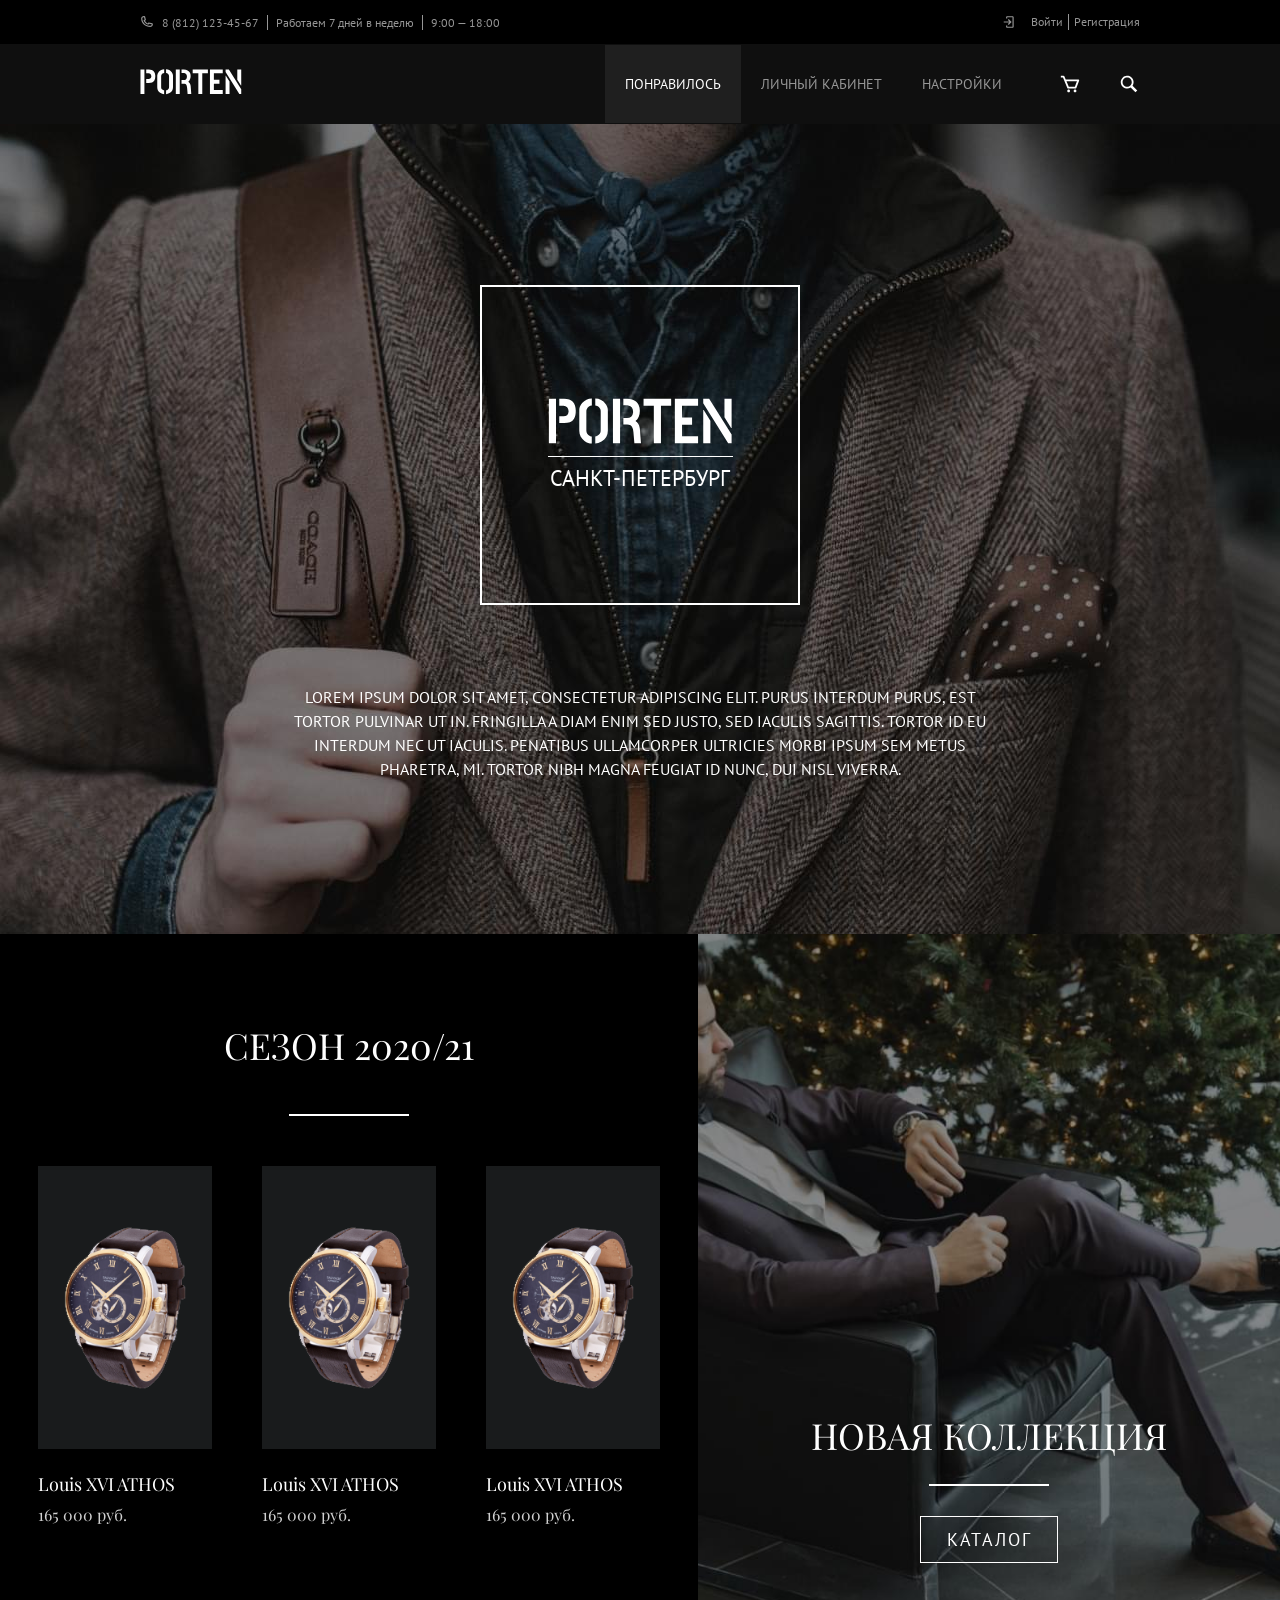
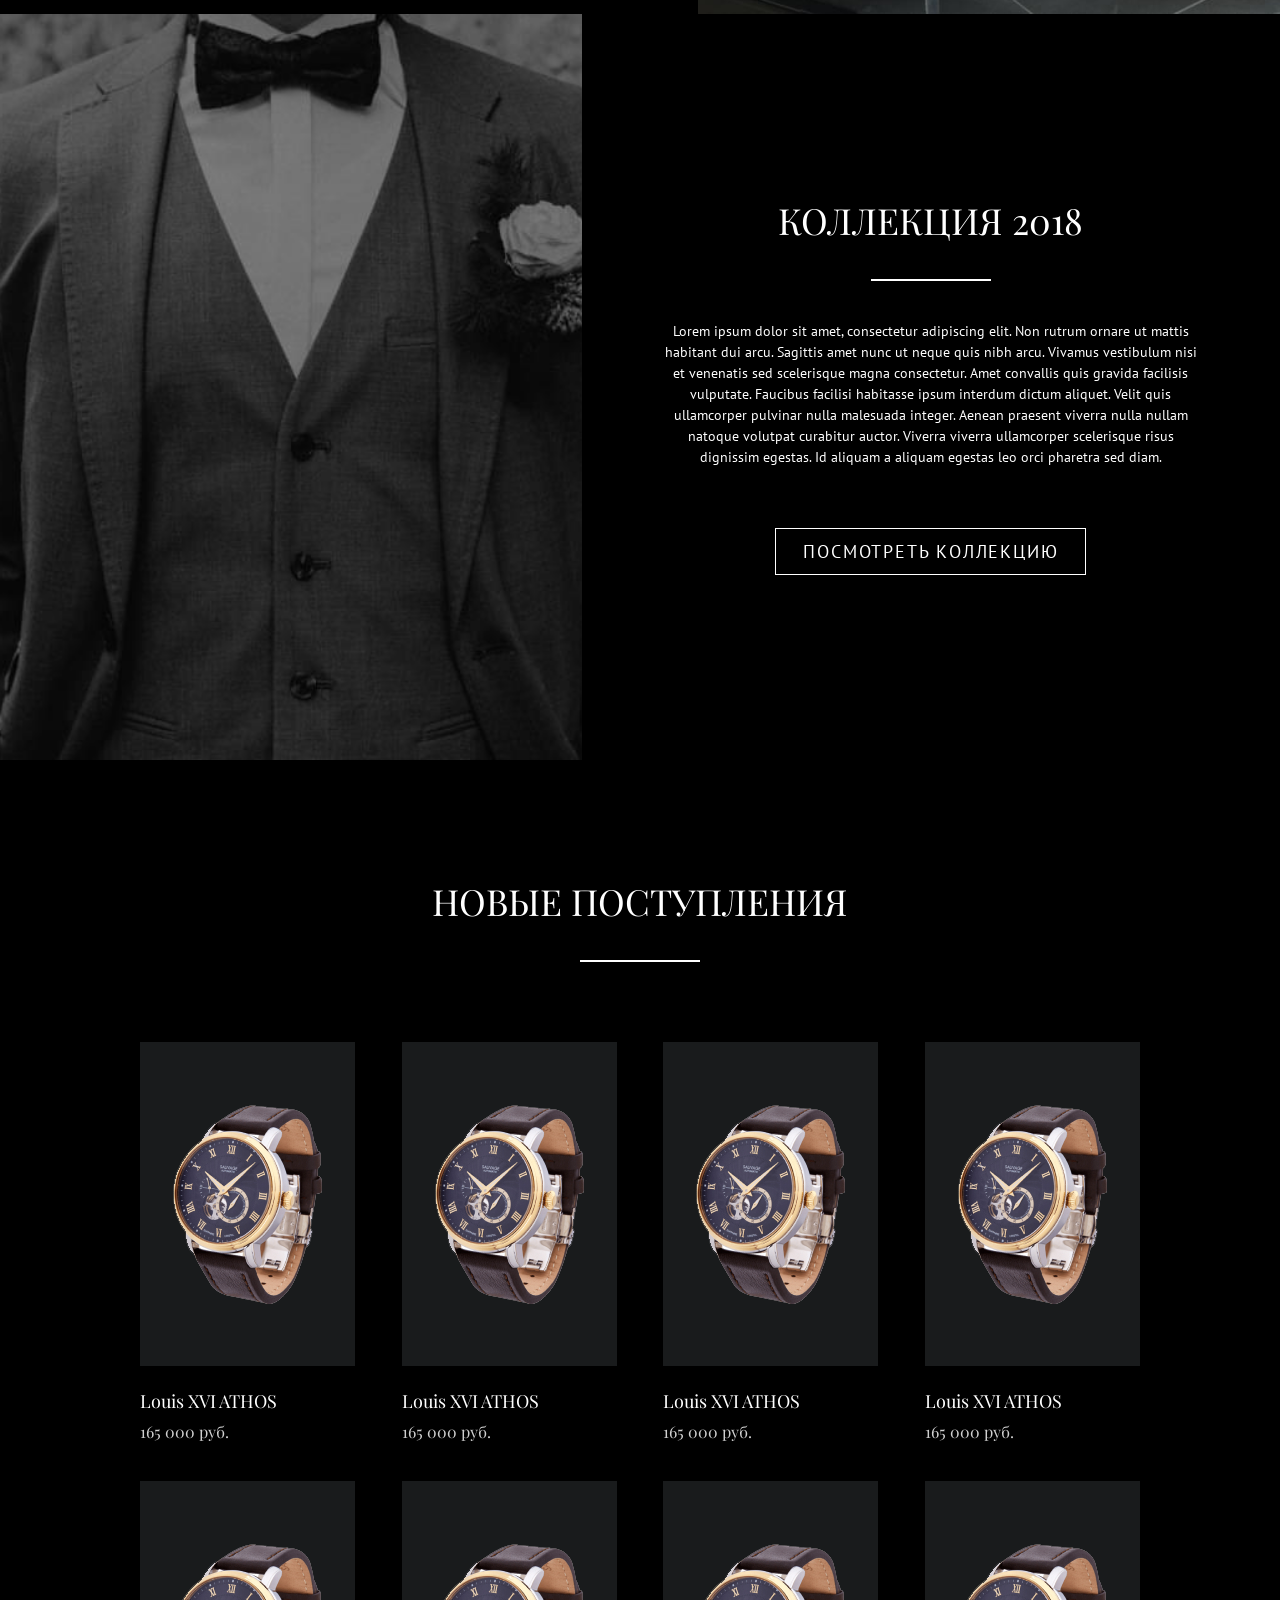
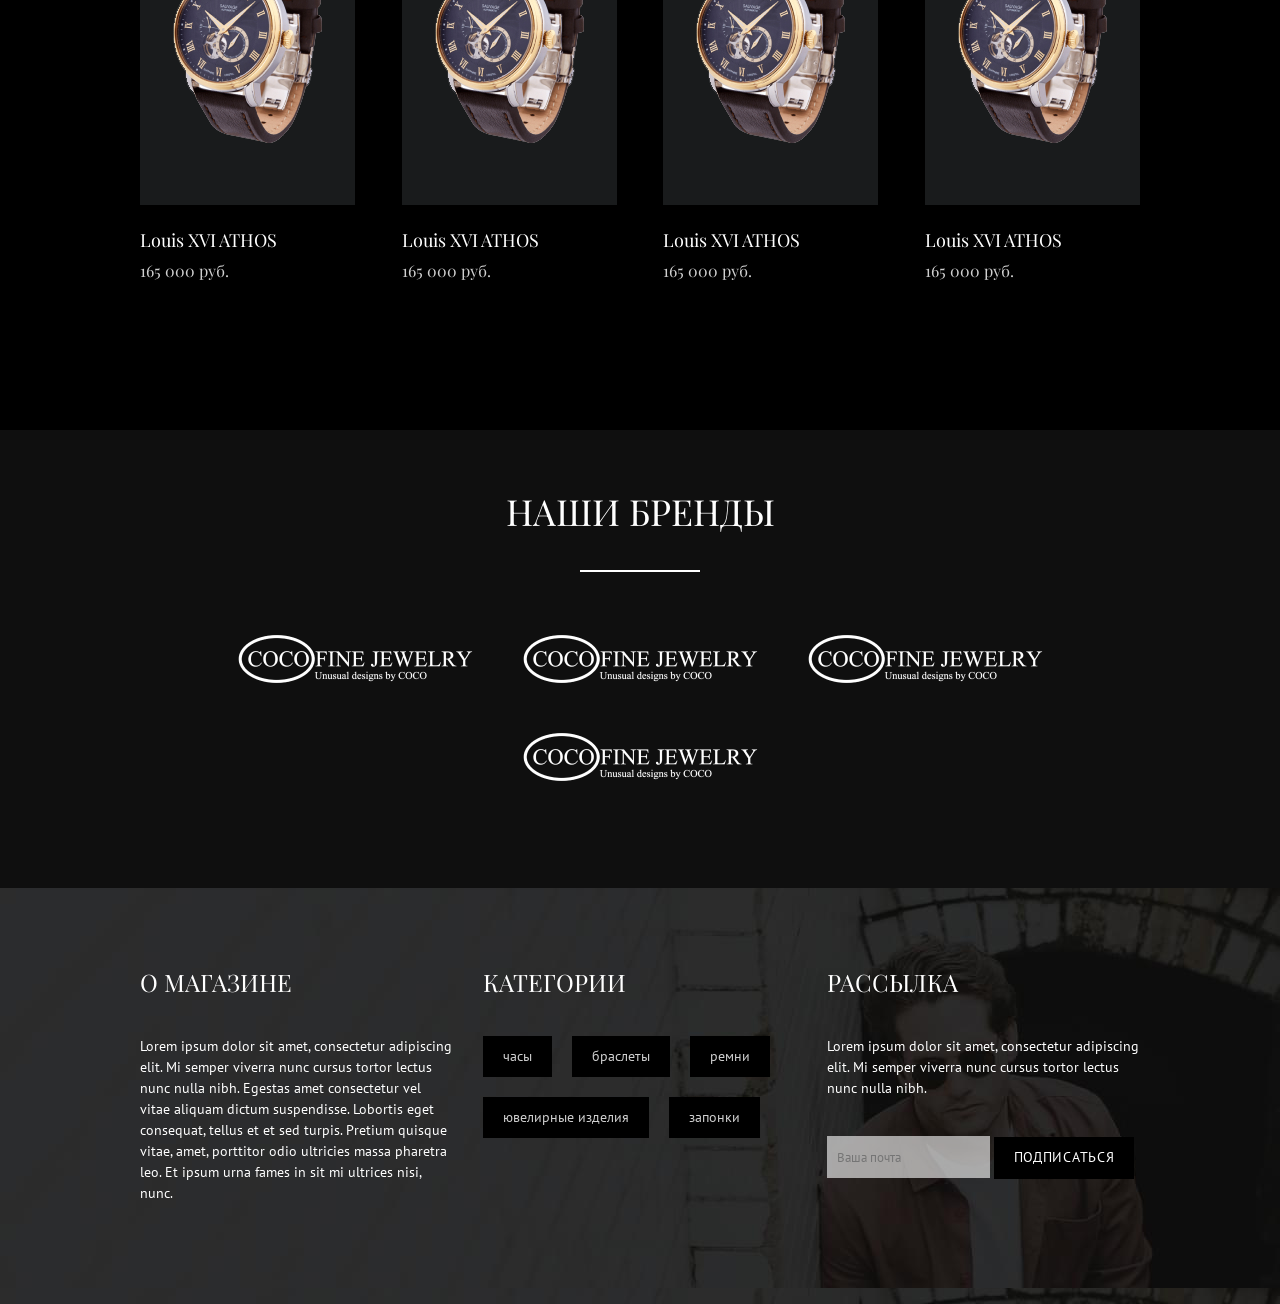
==== commit abbf30cf: "Added adaptive tablet version" ====
--- a/public/index.html
+++ b/public/index.html
@@ -1 +1,2 @@
-<!DOCTYPE html><html lang="en"><head><meta charset="UTF-8"><meta http-equiv="X-UA-Compatible" content="IE=edge"><meta name="viewport" content="width=device-width,initial-scale=1"><title>Porten</title><link rel="preconnect" href="https://fonts.googleapis.com"><link rel="preconnect" href="https://fonts.gstatic.com" crossorigin><link href="https://fonts.googleapis.com/css2?family=PT+Sans:wght@400;700&family=Playfair+Display:wght@400;500;700&display=swap" rel="stylesheet"><link rel="stylesheet" href="css/style.min.css"></head><body><header class="header"><div class="header__top"><div class="container"><div class="header__wrapper_top"><div class="header__info"><img src="icons/phone.svg" alt="phone"><div class="header__phone"><a href="tel:+78121234567">8 (812) 123-45-67</a></div><div class="header__work">Работаем 7 дней в неделю</div><div class="header__time">9:00 — 18:00</div></div><div class="header__login"><img src="icons/login.svg" alt="login"> <a href="#">Войти</a> <a href="#">Регистрация</a></div></div></div></div><div class="header__bottom"><div class="container"><div class="header__wrapper_bottom"><div class="header__wrapper_logo"><a class="header__logo" href="#"><img src="icons/logo.svg" alt="logo"></a></div><div class="header__menu menu"><div class="menu__icon"><span></span></div><nav class="menu__body"><ul class="menu__list"><li><a href="" class="menu__link _active">Понравилось</a></li><li><a href="" class="menu__link">личный кабинет</a></li><li><a href="" class="menu__link">настройки</a></li></ul></nav><img src="icons/cart.svg" alt="cart"> <img src="icons/search.svg" alt="search"></div></div></div></div></header><section class="promo"><div class="container"><div class="promo__main"><div class="promo__logo"><img src="icons/logo.svg" alt="logo"></div><div class="promo__sity">санкт-петербург</div></div><p>Lorem ipsum dolor sit amet, consectetur adipiscing elit. Purus interdum purus, est tortor pulvinar ut in. Fringilla a diam enim sed justo, sed iaculis sagittis. Tortor id eu interdum nec ut iaculis. Penatibus ullamcorper ultricies morbi ipsum sem metus pharetra, mi. Tortor nibh magna feugiat id nunc, dui nisl viverra.</p></div></section><section class="collection"><div class="collection__wrapper"><div class="collection__new"><div class="collection__new-season"><div class="collection__title title">СЕЗОН 2020/21</div><div class="collection__items"><div class="collection__item product"><div class="product__picture"><img src="img/watch.png" alt="watch"></div><div class="product__name">Louis XVI ATHOS</div><div class="product__price">165 000 руб.</div></div><div class="collection__item product"><div class="product__picture"><img src="img/watch.png" alt="watch"></div><div class="product__name">Louis XVI ATHOS</div><div class="product__price">165 000 руб.</div></div><div class="collection__item product"><div class="product__picture"><img src="img/watch.png" alt="watch"></div><div class="product__name">Louis XVI ATHOS</div><div class="product__price">165 000 руб.</div></div></div></div><div class="collection__present"><div class="collection__title title">Новая коллекция</div><button class="collection__btn btn">Каталог</button></div></div><div class="collection__old"><div class="collection__img"></div><div class="collection__descr"><div class="collection__title title">коллекция 2018</div><p>Lorem ipsum dolor sit amet, consectetur adipiscing elit. Non rutrum ornare ut mattis habitant dui arcu. Sagittis amet nunc ut neque quis nibh arcu. Vivamus vestibulum nisi et venenatis sed scelerisque magna consectetur. Amet convallis quis gravida facilisis vulputate. Faucibus facilisi habitasse ipsum interdum dictum aliquet. Velit quis ullamcorper pulvinar nulla malesuada integer. Aenean praesent viverra nulla nullam natoque volutpat curabitur auctor. Viverra viverra ullamcorper scelerisque risus dignissim egestas. Id aliquam a aliquam egestas leo orci pharetra sed diam.</p><button class="collection__btn btn">посмотреть коллекцию</button></div></div></div></section><section class="new-products"><div class="container"><div class="new-products__title title">новые поступления</div><div class="new-products__items"><div class="new-products__item product"><div class="product__picture"><img src="img/watch.png" alt="watch"></div><div class="product__name">Louis XVI ATHOS</div><div class="product__price">165 000 руб.</div></div><div class="new-products__item product"><div class="product__picture"><img src="img/watch.png" alt="watch"></div><div class="product__name">Louis XVI ATHOS</div><div class="product__price">165 000 руб.</div></div><div class="new-products__item product"><div class="product__picture"><img src="img/watch.png" alt="watch"></div><div class="product__name">Louis XVI ATHOS</div><div class="product__price">165 000 руб.</div></div><div class="new-products__item product"><div class="product__picture"><img src="img/watch.png" alt="watch"></div><div class="product__name">Louis XVI ATHOS</div><div class="product__price">165 000 руб.</div></div><div class="new-products__item product"><div class="product__picture"><img src="img/watch.png" alt="watch"></div><div class="product__name">Louis XVI ATHOS</div><div class="product__price">165 000 руб.</div></div><div class="new-products__item product"><div class="product__picture"><img src="img/watch.png" alt="watch"></div><div class="product__name">Louis XVI ATHOS</div><div class="product__price">165 000 руб.</div></div><div class="new-products__item product"><div class="product__picture"><img src="img/watch.png" alt="watch"></div><div class="product__name">Louis XVI ATHOS</div><div class="product__price">165 000 руб.</div></div><div class="new-products__item product"><div class="product__picture"><img src="img/watch.png" alt="watch"></div><div class="product__name">Louis XVI ATHOS</div><div class="product__price">165 000 руб.</div></div></div></div></section><section class="brends"><div class="container"><div class="brends__title title">наши бренды</div><div class="brends__items"><div class="brends__item"><img src="img/brand_logo.png" alt="brand_logo"></div><div class="brends__item"><img src="img/brand_logo.png" alt="brand_logo"></div><div class="brends__item"><img src="img/brand_logo.png" alt="brand_logo"></div><div class="brends__item"><img src="img/brand_logo.png" alt="brand_logo"></div></div></div></section><footer class="footer"><div class="container"><div class="footer__wrapper"><div class="footer__about"><div class="footer__title subtitle">О магазине</div><div class="footer__text">Lorem ipsum dolor sit amet, consectetur adipiscing elit. Mi semper viverra nunc cursus tortor lectus nunc nulla nibh. Egestas amet consectetur vel vitae aliquam dictum suspendisse. Lobortis eget consequat, tellus et et sed turpis. Pretium quisque vitae, amet, porttitor odio ultricies massa pharetra leo. Et ipsum urna fames in sit mi ultrices nisi, nunc.</div></div><div class="footer__categorys categorys"><div class="footer__title subtitle">Категории</div><div class="categorys__items"><a href="#" class="categorys__item">часы</a> <a href="#" class="categorys__item">браслеты</a> <a href="#" class="categorys__item">ремни</a> <a href="#" class="categorys__item">ювелирные изделия</a> <a href="#" class="categorys__item">запонки</a></div></div><div class="footer__mailing"><div class="footer__title subtitle">РАссылка</div><div class="footer__text">Lorem ipsum dolor sit amet, consectetur adipiscing elit. Mi semper viverra nunc cursus tortor lectus nunc nulla nibh.</div><div class="footer__form"><input name="email" placeholder="Ваша почта" type="email" class="footer__input"> <button type="submit" class="footer__btn">ПОДПИСАТЬСЯ</button></div></div></div></div></footer><script src="js/script.js"></script></body></html>+<!DOCTYPE html><html lang="en"><head><meta charset="UTF-8"><meta http-equiv="X-UA-Compatible" content="IE=edge"><meta name="viewport" content="width=device-width,initial-scale=1"><title>Porten</title><link rel="preconnect" href="https://fonts.googleapis.com"><link rel="preconnect" href="https://fonts.gstatic.com" crossorigin><link href="https://fonts.googleapis.com/css2?family=PT+Sans:wght@400;700&family=Playfair+Display:wght@400;500;700&display=swap" rel="stylesheet"><link rel="stylesheet" href="css/style.min.css"></head><body><header class="header"><div class="header__top"><div class="container"><div class="header__wrapper_top"><div class="header__info"><img src="icons/phone.svg" alt="phone"><div class="header__phone"><a href="tel:+78121234567">8 (812) 123-45-67</a></div><div class="header__work">Работаем 7 дней в неделю</div><div class="header__time">9:00 — 18:00</div></div><div class="header__login"><img src="icons/login.svg" alt="login"> <a href="#">Войти</a> <a href="#">Регистрация</a></div></div></div></div><div class="header__bottom"><div class="container"><div class="header__wrapper_bottom"><div class="header__wrapper_logo"><a class="header__logo" href="#"><img src="icons/logo.svg" alt="logo"></a></div><div class="header__menu menu"><div class="menu__icon"><span></span></div><nav class="menu__body"><ul class="menu__list"><li><a href="" class="menu__link _active">Понравилось</a></li><li><a href="" class="menu__link">личный кабинет</a></li><li><a href="" class="menu__link">настройки</a></li></ul></nav><img src="icons/cart.svg" alt="cart"> <img src="icons/search.svg" alt="search"></div></div></div></div></header><section class="promo"><div class="container"><div class="promo__main"><div class="promo__logo"><img src="icons/logo.svg" alt="logo"></div><div class="promo__sity">санкт-петербург</div></div><p>Lorem ipsum dolor sit amet, consectetur adipiscing elit. Purus interdum purus, est tortor pulvinar ut in. Fringilla a diam enim sed justo, sed iaculis sagittis. Tortor id eu interdum nec ut iaculis. Penatibus ullamcorper ultricies morbi ipsum sem metus pharetra, mi. Tortor nibh magna feugiat id nunc, dui nisl viverra.</p></div></section><section class="collection"><div class="collection__wrapper"><div class="collection__new"><div class="collection__new-season"><div class="collection__title title">СЕЗОН 2020/21</div><div class="collection__items"><div class="collection__item product"><div class="product__picture"><img src="img/watch.png" alt="watch"></div><div class="product__name">Louis XVI ATHOS</div><div class="product__price">165 000 руб.</div></div><div class="collection__item product"><div class="product__picture"><img src="img/watch.png" alt="watch"></div><div class="product__name">Louis XVI ATHOS</div><div class="product__price">165 000 руб.</div></div><div class="collection__item product"><div class="product__picture"><img src="img/watch.png" alt="watch"></div><div class="product__name">Louis XVI ATHOS</div><div class="product__price">165 000 руб.</div></div></div><!-- <button type="button" class="prev"><img src="icons/back.png" alt="prev"></button>
+                    <button type="button" class="next"><img src="icons/next.png" alt="next"></button> --></div><div class="collection__present"><div class="collection__title title">Новая коллекция</div><button class="collection__btn btn">Каталог</button></div></div><div class="collection__old"><div class="collection__img"></div><div class="collection__descr"><div class="collection__title title">коллекция 2018</div><p>Lorem ipsum dolor sit amet, consectetur adipiscing elit. Non rutrum ornare ut mattis habitant dui arcu. Sagittis amet nunc ut neque quis nibh arcu. Vivamus vestibulum nisi et venenatis sed scelerisque magna consectetur. Amet convallis quis gravida facilisis vulputate. Faucibus facilisi habitasse ipsum interdum dictum aliquet. Velit quis ullamcorper pulvinar nulla malesuada integer. Aenean praesent viverra nulla nullam natoque volutpat curabitur auctor. Viverra viverra ullamcorper scelerisque risus dignissim egestas. Id aliquam a aliquam egestas leo orci pharetra sed diam.</p><button class="collection__btn btn">посмотреть коллекцию</button></div></div></div></section><section class="new-products"><div class="container"><div class="new-products__title title">новые поступления</div><div class="new-products__items"><div class="new-products__item product"><div class="product__picture"><img src="img/watch.png" alt="watch"></div><div class="product__name">Louis XVI ATHOS</div><div class="product__price">165 000 руб.</div></div><div class="new-products__item product"><div class="product__picture"><img src="img/watch.png" alt="watch"></div><div class="product__name">Louis XVI ATHOS</div><div class="product__price">165 000 руб.</div></div><div class="new-products__item product"><div class="product__picture"><img src="img/watch.png" alt="watch"></div><div class="product__name">Louis XVI ATHOS</div><div class="product__price">165 000 руб.</div></div><div class="new-products__item product"><div class="product__picture"><img src="img/watch.png" alt="watch"></div><div class="product__name">Louis XVI ATHOS</div><div class="product__price">165 000 руб.</div></div><div class="new-products__item product"><div class="product__picture"><img src="img/watch.png" alt="watch"></div><div class="product__name">Louis XVI ATHOS</div><div class="product__price">165 000 руб.</div></div><div class="new-products__item product"><div class="product__picture"><img src="img/watch.png" alt="watch"></div><div class="product__name">Louis XVI ATHOS</div><div class="product__price">165 000 руб.</div></div><div class="new-products__item product"><div class="product__picture"><img src="img/watch.png" alt="watch"></div><div class="product__name">Louis XVI ATHOS</div><div class="product__price">165 000 руб.</div></div><div class="new-products__item product"><div class="product__picture"><img src="img/watch.png" alt="watch"></div><div class="product__name">Louis XVI ATHOS</div><div class="product__price">165 000 руб.</div></div></div></div></section><section class="brends"><div class="container"><div class="brends__title title">наши бренды</div><div class="brends__items"><div class="brends__item"><img src="img/brand_logo.png" alt="brand_logo"></div><div class="brends__item"><img src="img/brand_logo.png" alt="brand_logo"></div><div class="brends__item"><img src="img/brand_logo.png" alt="brand_logo"></div><div class="brends__item"><img src="img/brand_logo.png" alt="brand_logo"></div></div></div></section><footer class="footer"><div class="container"><div class="footer__wrapper"><div class="footer__about"><div class="footer__title subtitle">О магазине</div><div class="footer__text">Lorem ipsum dolor sit amet, consectetur adipiscing elit. Mi semper viverra nunc cursus tortor lectus nunc nulla nibh. Egestas amet consectetur vel vitae aliquam dictum suspendisse. Lobortis eget consequat, tellus et et sed turpis. Pretium quisque vitae, amet, porttitor odio ultricies massa pharetra leo. Et ipsum urna fames in sit mi ultrices nisi, nunc.</div></div><div class="footer__categorys categorys"><div class="footer__title subtitle">Категории</div><div class="categorys__items"><a href="#" class="categorys__item">часы</a> <a href="#" class="categorys__item">браслеты</a> <a href="#" class="categorys__item">ремни</a> <a href="#" class="categorys__item">ювелирные изделия</a> <a href="#" class="categorys__item">запонки</a></div></div><div class="footer__mailing"><div class="footer__title subtitle">РАссылка</div><div class="footer__text">Lorem ipsum dolor sit amet, consectetur adipiscing elit. Mi semper viverra nunc cursus tortor lectus nunc nulla nibh.</div><div class="footer__form"><input name="email" placeholder="Ваша почта" type="email" class="footer__input"> <button type="submit" class="footer__btn">ПОДПИСАТЬСЯ</button></div></div></div></div></footer><script src="js/script.js"></script></body></html>
--- a/public/css/style.min.css
+++ b/public/css/style.min.css
@@ -1 +1 @@
-*{font-family:"Playfair Display",serif;font-family:"PT Sans",sans-serif;padding:0;margin:0;box-sizing:border-box}.container{width:1110px;margin:0 auto}@media(max-width:1300px){.container{width:1000px;margin:0 auto}}@media(max-width:960px){.container{width:760px;margin:0 auto}}.header__top{height:44px;background:#000}.header__wrapper_top{display:flex;justify-content:space-between;align-items:center;height:44px}.header__info{display:flex;text-align:center}.header__info img{width:13.5px;height:13.5px}.header__phone a{display:flex;align-items:center;font-family:PT Sans;font-style:normal;font-weight:400;font-size:12px;color:#969696;text-decoration:none;padding:0 8px;border-right:1px solid #969696}.header__work{font-family:PT Sans;font-style:normal;font-weight:400;font-size:12px;color:#969696;padding:0 8px;border-right:1px solid #969696}.header__time{font-family:PT Sans;font-style:normal;font-weight:400;font-size:12px;color:#969696;padding:0 8px}.header__login{display:flex}.header__login img{margin-right:10px}.header__login a{font-family:PT Sans;font-style:normal;font-weight:400;font-size:12px;line-height:16px;color:#969696;text-decoration:none;padding:0 5px;border-right:1px solid #969696}.header__login a:last-child{padding:0 0 0 5px;border-right:none}.header__bottom{height:80px;background:#0f0f0f}.header__wrapper_bottom{display:flex;justify-content:space-between;height:80px;align-items:center}.menu{display:flex;justify-content:space-between}.menu__list{display:flex;justify-content:space-between}.menu__list li{list-style-type:none}.menu__list li a{font-family:PT Sans;font-style:normal;font-weight:400;font-size:14px;line-height:18px;text-transform:uppercase;color:#969696;text-decoration:none;padding:30px 20px}.menu__list li ._active{background:#1f1f1f;color:#fff;height:100%}.menu img{margin-left:37px}.promo{min-height:810px;background:url(../img/main_bg.jpg) no-repeat 50%/cover;padding:1px 0}.promo__main{width:20rem;height:20rem;border:2px solid #fff;margin:160px auto 0;display:flex;flex-direction:column;justify-content:center}.promo__logo{width:185px;margin:0 auto}.promo__logo img{width:100%}.promo__sity{position:relative;font-family:PT Sans;font-style:normal;font-weight:400;font-size:22px;line-height:28px;text-align:center;text-transform:uppercase;color:#fff;width:185px;margin:7px auto 0;padding:7px 0 0 0;border-top:1px solid #fff}.promo p{width:45rem;margin:80px auto 0;font-family:PT Sans;font-style:normal;font-weight:400;font-size:16px;line-height:150%;text-align:center;text-transform:uppercase;color:#fff}.title{position:relative;font-family:"Playfair Display";font-size:36px;line-height:42px;text-align:center;text-transform:uppercase;color:#fff;margin-bottom:100px}.title::after{content:"";position:absolute;bottom:-50px;right:50%;transform:translateX(50%);width:120px;height:2px;background:#fff}.collection{height:100%}.collection__wrapper{display:grid;grid-template-rows:41fr 45fr}.collection__new{display:grid;grid-template-columns:6fr 5fr}.collection__old{display:grid;grid-template-columns:5fr 6fr}.collection__new-season{display:flex;flex-direction:column;padding:93px 80px;background:#000}.collection__items{display:flex;-moz-column-gap:50px;column-gap:50px;justify-content:center}.collection__present{background:url(../img/new_collection.jpg) no-repeat 50%/cover;padding:480px 0 0 0}.collection__present .title{margin-bottom:60px}.collection__present .title::after{bottom:-30px}.collection__btn{display:block;width:138px;height:47px;border:1px solid #fff;background:0 0;margin:0 auto;font-family:"PT Sans";font-style:normal;font-weight:400;font-size:18px;line-height:23px;text-align:center;letter-spacing:.1em;text-transform:uppercase;color:#fff;cursor:pointer}.collection__img{background:url(../img/old_collection.jpg) no-repeat 50%/cover}.collection__descr{background:#000;padding:10% 20%;display:flex;flex-direction:column;justify-content:center}.collection__descr .title{margin-bottom:80px}.collection__descr .title::after{bottom:-40px}.collection__descr .btn{width:311px;margin-top:60px}.collection__descr p{font-family:"PT Sans";font-style:normal;font-weight:400;font-size:14px;line-height:150%;text-align:center;color:#fff;padding:0 10%}.product{display:flex;flex-direction:column}.product__picture{background:#191b1c;padding:55px 0;width:100%;display:flex;justify-content:center}.product__picture img{width:100%}.product__name{font-family:"Playfair Display";font-size:18px;line-height:21px;color:#fff;margin-top:25px}.product__price{font-family:"Playfair Display";font-size:16px;line-height:19px;color:#d0d0d0;margin-top:10px}.new-products{background:#000;padding:120px 0 150px 0}.new-products__items{display:flex;flex-wrap:wrap;-moz-column-gap:23px;column-gap:23px;row-gap:40px;justify-content:space-between}.new-products .title{margin-bottom:120px}.new-products .title::after{bottom:-40px}.brends{background:#0f0f0f;padding:60px 0 80px 0}.brends__items{display:flex;-moz-column-gap:30px;column-gap:30px;flex-wrap:wrap;justify-content:center}.brends .title{margin-bottom:80px}.brends .title::after{bottom:-40px}.footer{min-height:400px;background:url(../img/footer_bg.jpg);padding:80px 0 100px 0}.footer__wrapper{display:flex;justify-content:space-between;-moz-column-gap:30px;column-gap:30px}.footer__about{width:33.33%}.footer__categorys{width:33.33%}.footer__mailing{width:33.33%}.footer__text{font-family:"PT Sans";font-style:normal;font-weight:400;font-size:14px;line-height:150%;color:#fff;width:100%}.footer__form{margin-top:37px}.footer__form input{min-height:42px;background:rgba(255,255,255,.6);border:none;padding-left:10px}.footer__form button{min-height:42px;background:#000;padding:10px 20px;border:none;font-family:"PT Sans";font-style:normal;font-weight:400;font-size:14px;line-height:150%;letter-spacing:.05em;color:#fff}.subtitle{font-family:"Playfair Display";font-size:24px;line-height:28px;text-transform:uppercase;color:#fff;margin-bottom:40px}.categorys__items{display:flex;flex-wrap:wrap;-moz-column-gap:20px;column-gap:20px;row-gap:20px}.categorys__item{min-height:41px;padding:10px 20px;background:#000;font-family:"PT Sans";font-style:normal;font-weight:400;font-size:14px;line-height:150%;color:#d0d0d0;text-decoration:none}+*{font-family:"Playfair Display",serif;font-family:"PT Sans",sans-serif;padding:0;margin:0;box-sizing:border-box}.container{width:1110px;margin:0 auto}@media(max-width:1300px){.container{width:1000px;margin:0 auto}}@media(max-width:960px){.container{width:760px;margin:0 auto}}@media(max-width:769px){.container{width:700px;margin:0 auto}}.header__top{height:44px;background:#000}.header__wrapper_top{display:flex;justify-content:space-between;align-items:center;height:44px}.header__info{display:flex;text-align:center}.header__info img{width:13.5px;height:13.5px}.header__phone a{display:flex;align-items:center;font-family:"PT Sans";font-style:normal;font-weight:400;font-size:12px;color:#969696;text-decoration:none;padding:0 8px;border-right:1px solid #969696}.header__work{font-family:"PT Sans";font-style:normal;font-weight:400;font-size:12px;color:#969696;padding:0 8px;border-right:1px solid #969696}.header__time{font-family:"PT Sans";font-style:normal;font-weight:400;font-size:12px;color:#969696;padding:0 8px}.header__login{display:flex;z-index:5}.header__login img{margin-right:10px}.header__login a{font-family:"PT Sans";font-style:normal;font-weight:400;font-size:12px;line-height:16px;color:#969696;text-decoration:none;padding:0 5px;border-right:1px solid #969696}.header__login a:last-child{padding:0 0 0 5px;border-right:none}.header__bottom{height:80px;background:#0f0f0f}.header__wrapper_bottom{display:flex;justify-content:space-between;height:80px;align-items:center}.header__wrapper_logo{z-index:5}.menu{display:flex;justify-content:space-between}.menu__list{display:flex;justify-content:space-between}.menu__list li{list-style-type:none}.menu__list li a{font-family:PT Sans;font-style:normal;font-weight:400;font-size:14px;line-height:18px;text-transform:uppercase;color:#969696;text-decoration:none;padding:30px 20px}.menu__list li ._active{background:#1f1f1f;color:#fff;height:100%}.menu img{margin-left:37px}@media(max-width:769px){.header .menu{padding:15px 10px 0}.header .menu img{z-index:5}.header .menu__icon{z-index:5;display:block;position:relative;width:30px;height:18px;cursor:pointer}.header .menu__icon span,.header .menu__icon::after,.header .menu__icon::before{left:0;position:absolute;height:10%;width:100%;transition:all .3s ease 0s;background-color:#fff}.header .menu__icon::after,.header .menu__icon::before{content:""}.header .menu__icon::before{top:0}.header .menu__icon::after{bottom:0}.header .menu__icon span{top:50%;transform:scale(1) translate(0,-50%)}.header .menu__icon._active span{transform:scale(0) translate(0,-50%)}.header .menu__icon._active::before{top:50%;transform:rotate(-45deg) translate(0,-50%)}.header .menu__icon._active::after{bottom:50%;transform:rotate(45deg) translate(0,50%)}.header .menu__body{position:fixed;top:0;left:-100%;width:100%;height:100%;background-color:rgba(0,0,0,.9);transition:left .3s ease 0s;padding:100px 33px 0 33px;overflow:auto;z-index:1}.header .menu__body._active{left:0}.header .menu__list{flex-direction:column;align-items:start;min-width:190px;row-gap:30px;margin-top:30px}.header .menu__list li{width:100%}.header .menu__list li a{padding:30px 20px 30px 0;font-size:26px;display:block;width:100%}.header__info img{z-index:5}.header__phone{z-index:5}.header__phone a{border-right:none}.header__work{display:none}.header__time{display:none}}.promo{min-height:810px;background:url(../img/main_bg.jpg) no-repeat 50%/cover;padding:1px 0}.promo__main{width:20rem;height:20rem;border:2px solid #fff;margin:160px auto 0;display:flex;flex-direction:column;justify-content:center}.promo__logo{width:185px;margin:0 auto}.promo__logo img{width:100%}.promo__sity{position:relative;font-family:PT Sans;font-style:normal;font-weight:400;font-size:22px;line-height:28px;text-align:center;text-transform:uppercase;color:#fff;width:185px;margin:7px auto 0;padding:7px 0 0 0;border-top:1px solid #fff}.promo p{width:45rem;margin:80px auto 0;font-family:PT Sans;font-style:normal;font-weight:400;font-size:16px;line-height:150%;text-align:center;text-transform:uppercase;color:#fff}.title{position:relative;font-family:"Playfair Display";font-size:36px;line-height:42px;text-align:center;text-transform:uppercase;color:#fff;margin-bottom:100px}.title::after{content:"";position:absolute;bottom:-50px;right:50%;transform:translateX(50%);width:120px;height:2px;background:#fff}.collection{height:100%}.collection__wrapper{display:grid;grid-template-rows:41fr 45fr}.collection__new{display:grid;grid-template-columns:6fr 5fr}.collection__old{display:grid;grid-template-columns:5fr 6fr}.collection__new-season{display:flex;flex-direction:column;padding:10vh 3vw;background:#000}.collection__items{display:flex;-moz-column-gap:50px;column-gap:50px;justify-content:center}.collection__present{background:url(../img/new_collection.jpg) no-repeat 50%/cover;padding:480px 0 0 0}.collection__present .title{margin-bottom:60px}.collection__present .title::after{bottom:-30px}.collection__btn{display:block;width:138px;height:47px;border:1px solid #fff;background:0 0;margin:0 auto;font-family:"PT Sans";font-style:normal;font-weight:400;font-size:18px;line-height:23px;text-align:center;letter-spacing:.1em;text-transform:uppercase;color:#fff;cursor:pointer}.collection__img{background:url(../img/old_collection.jpg) no-repeat 50%/cover}.collection__descr{background:#000;padding:10vh 3vw;display:flex;flex-direction:column;justify-content:center}.collection__descr .title{margin-bottom:80px}.collection__descr .title::after{bottom:-40px}.collection__descr .btn{width:311px;margin-top:60px}.collection__descr p{font-family:"PT Sans";font-style:normal;font-weight:400;font-size:14px;line-height:150%;text-align:center;color:#fff;padding:0 3vw}.product{display:flex;flex-direction:column}.product__picture{background:#191b1c;padding:55px 0;width:100%;display:flex;justify-content:center}.product__picture img{width:100%}.product__name{font-family:"Playfair Display";font-size:18px;line-height:21px;color:#fff;margin-top:25px}.product__price{font-family:"Playfair Display";font-size:16px;line-height:19px;color:#d0d0d0;margin-top:10px}@media(max-width:769px){.collection__new{grid-template-columns:1fr;grid-template-rows:repeat(2,1fr)}.collection__old{grid-template-columns:1fr;grid-template-rows:repeat(2,1fr)}.collection__img{order:2}.collection__descr{order:1}}.new-products{background:#000;padding:120px 0 150px}.new-products__items{display:flex;flex-wrap:wrap;-moz-column-gap:23px;column-gap:23px;row-gap:40px;justify-content:space-between}.new-products .title{margin-bottom:120px}.new-products .title::after{bottom:-40px}.brends{background:#0f0f0f;padding:60px 0 80px 0}.brends__items{display:flex;-moz-column-gap:30px;column-gap:30px;flex-wrap:wrap;justify-content:center}.brends .title{margin-bottom:80px}.brends .title::after{bottom:-40px}.footer{min-height:400px;background:url(../img/footer_bg.jpg);padding:80px 0 100px 0}.footer__wrapper{display:flex;justify-content:space-between;-moz-column-gap:30px;column-gap:30px}.footer__about{width:33.33%}.footer__categorys{width:33.33%}.footer__mailing{width:33.33%}.footer__text{font-family:"PT Sans";font-style:normal;font-weight:400;font-size:14px;line-height:150%;color:#fff;width:100%}.footer__form{margin-top:37px}.footer__form input{min-height:42px;background:rgba(255,255,255,.6);border:none;padding-left:10px}.footer__form button{min-height:42px;background:#000;padding:10px 20px;border:none;font-family:"PT Sans";font-style:normal;font-weight:400;font-size:14px;line-height:150%;letter-spacing:.05em;color:#fff}.subtitle{font-family:"Playfair Display";font-size:24px;line-height:28px;text-transform:uppercase;color:#fff;margin-bottom:40px}.categorys__items{display:flex;flex-wrap:wrap;-moz-column-gap:20px;column-gap:20px;row-gap:20px}.categorys__item{min-height:41px;padding:10px 20px;background:#000;font-family:"PT Sans";font-style:normal;font-weight:400;font-size:14px;line-height:150%;color:#d0d0d0;text-decoration:none}
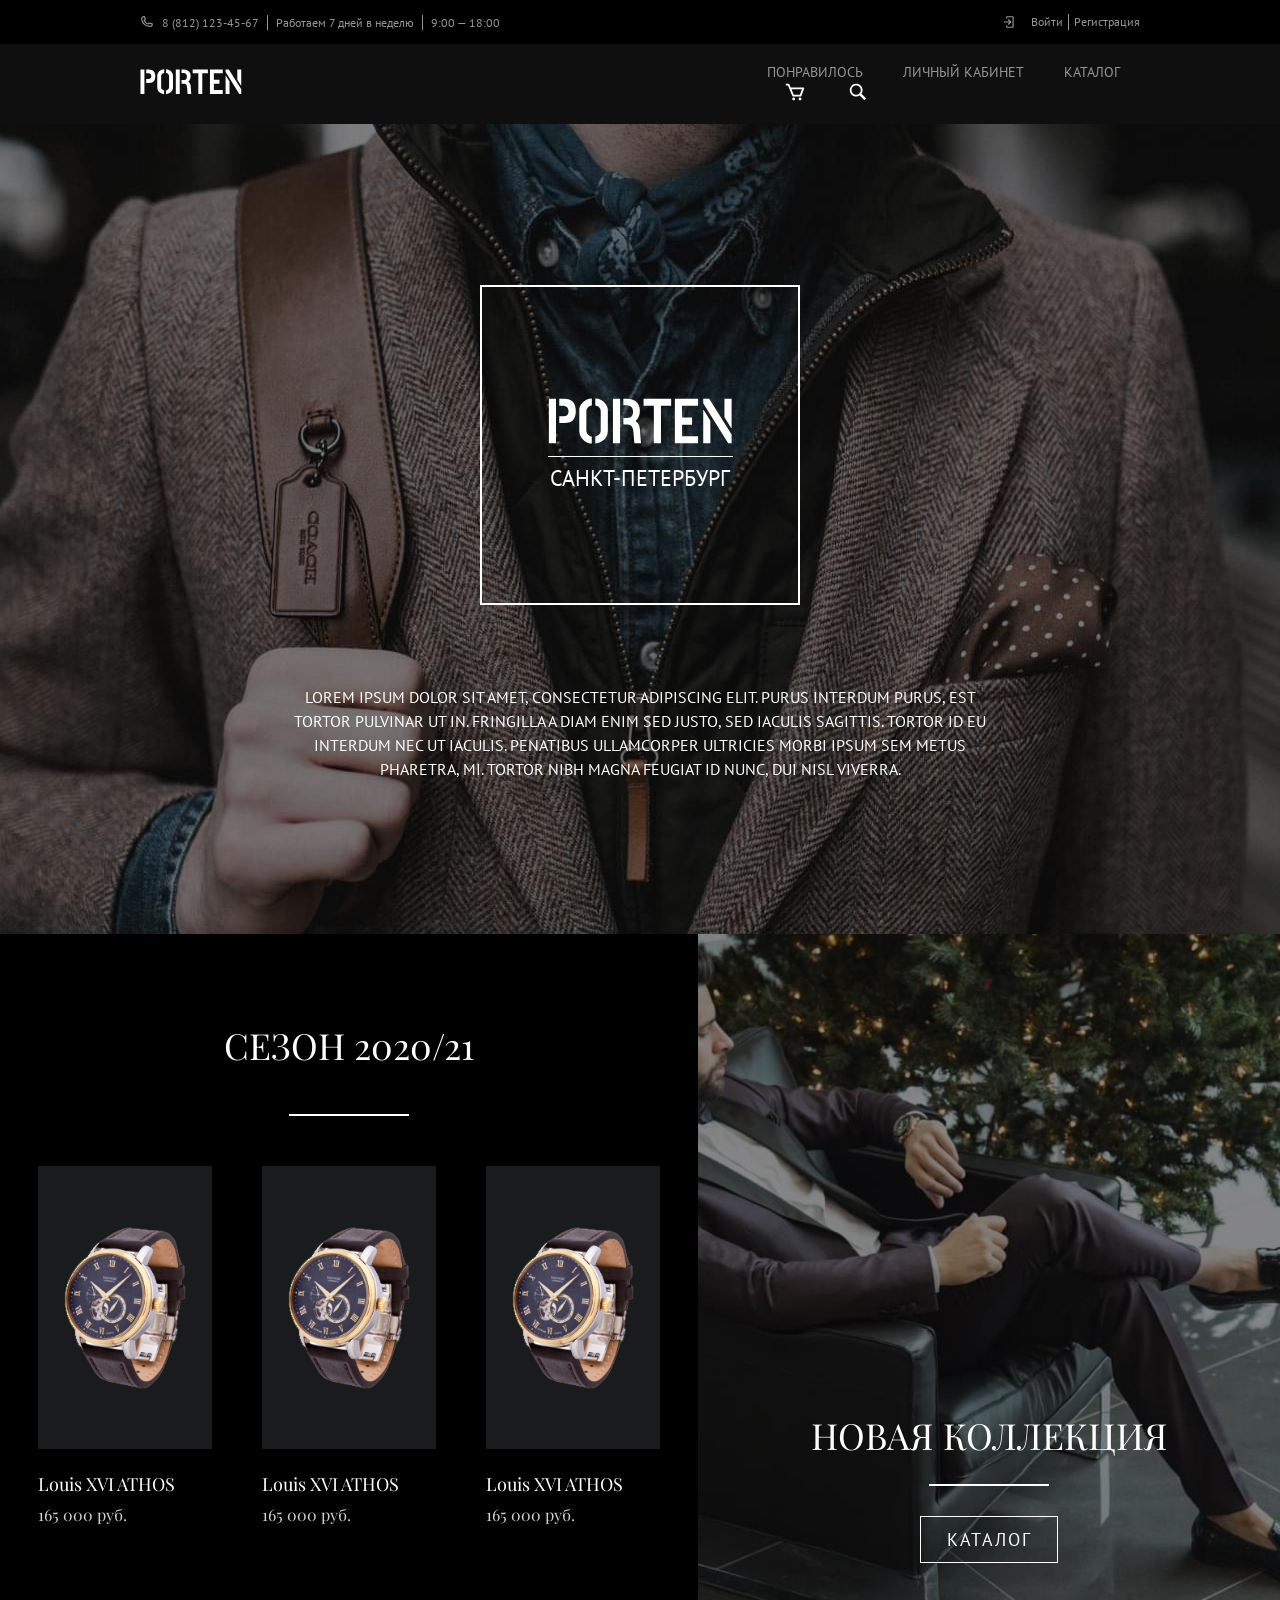
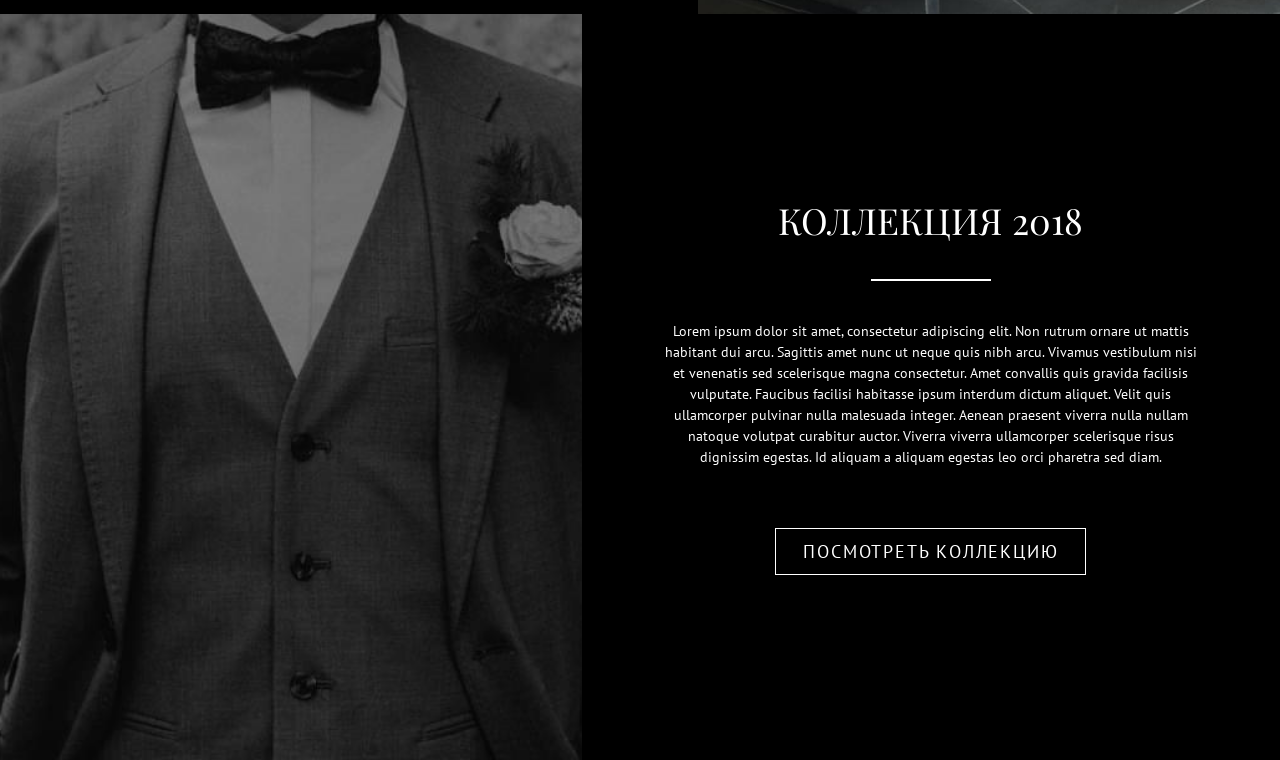
==== commit fd9554d0: "Begin adaptive mobile version" ====
--- a/public/index.html
+++ b/public/index.html
@@ -1,2 +1,154 @@
-<!DOCTYPE html><html lang="en"><head><meta charset="UTF-8"><meta http-equiv="X-UA-Compatible" content="IE=edge"><meta name="viewport" content="width=device-width,initial-scale=1"><title>Porten</title><link rel="preconnect" href="https://fonts.googleapis.com"><link rel="preconnect" href="https://fonts.gstatic.com" crossorigin><link href="https://fonts.googleapis.com/css2?family=PT+Sans:wght@400;700&family=Playfair+Display:wght@400;500;700&display=swap" rel="stylesheet"><link rel="stylesheet" href="css/style.min.css"></head><body><header class="header"><div class="header__top"><div class="container"><div class="header__wrapper_top"><div class="header__info"><img src="icons/phone.svg" alt="phone"><div class="header__phone"><a href="tel:+78121234567">8 (812) 123-45-67</a></div><div class="header__work">Работаем 7 дней в неделю</div><div class="header__time">9:00 — 18:00</div></div><div class="header__login"><img src="icons/login.svg" alt="login"> <a href="#">Войти</a> <a href="#">Регистрация</a></div></div></div></div><div class="header__bottom"><div class="container"><div class="header__wrapper_bottom"><div class="header__wrapper_logo"><a class="header__logo" href="#"><img src="icons/logo.svg" alt="logo"></a></div><div class="header__menu menu"><div class="menu__icon"><span></span></div><nav class="menu__body"><ul class="menu__list"><li><a href="" class="menu__link _active">Понравилось</a></li><li><a href="" class="menu__link">личный кабинет</a></li><li><a href="" class="menu__link">настройки</a></li></ul></nav><img src="icons/cart.svg" alt="cart"> <img src="icons/search.svg" alt="search"></div></div></div></div></header><section class="promo"><div class="container"><div class="promo__main"><div class="promo__logo"><img src="icons/logo.svg" alt="logo"></div><div class="promo__sity">санкт-петербург</div></div><p>Lorem ipsum dolor sit amet, consectetur adipiscing elit. Purus interdum purus, est tortor pulvinar ut in. Fringilla a diam enim sed justo, sed iaculis sagittis. Tortor id eu interdum nec ut iaculis. Penatibus ullamcorper ultricies morbi ipsum sem metus pharetra, mi. Tortor nibh magna feugiat id nunc, dui nisl viverra.</p></div></section><section class="collection"><div class="collection__wrapper"><div class="collection__new"><div class="collection__new-season"><div class="collection__title title">СЕЗОН 2020/21</div><div class="collection__items"><div class="collection__item product"><div class="product__picture"><img src="img/watch.png" alt="watch"></div><div class="product__name">Louis XVI ATHOS</div><div class="product__price">165 000 руб.</div></div><div class="collection__item product"><div class="product__picture"><img src="img/watch.png" alt="watch"></div><div class="product__name">Louis XVI ATHOS</div><div class="product__price">165 000 руб.</div></div><div class="collection__item product"><div class="product__picture"><img src="img/watch.png" alt="watch"></div><div class="product__name">Louis XVI ATHOS</div><div class="product__price">165 000 руб.</div></div></div><!-- <button type="button" class="prev"><img src="icons/back.png" alt="prev"></button>
-                    <button type="button" class="next"><img src="icons/next.png" alt="next"></button> --></div><div class="collection__present"><div class="collection__title title">Новая коллекция</div><button class="collection__btn btn">Каталог</button></div></div><div class="collection__old"><div class="collection__img"></div><div class="collection__descr"><div class="collection__title title">коллекция 2018</div><p>Lorem ipsum dolor sit amet, consectetur adipiscing elit. Non rutrum ornare ut mattis habitant dui arcu. Sagittis amet nunc ut neque quis nibh arcu. Vivamus vestibulum nisi et venenatis sed scelerisque magna consectetur. Amet convallis quis gravida facilisis vulputate. Faucibus facilisi habitasse ipsum interdum dictum aliquet. Velit quis ullamcorper pulvinar nulla malesuada integer. Aenean praesent viverra nulla nullam natoque volutpat curabitur auctor. Viverra viverra ullamcorper scelerisque risus dignissim egestas. Id aliquam a aliquam egestas leo orci pharetra sed diam.</p><button class="collection__btn btn">посмотреть коллекцию</button></div></div></div></section><section class="new-products"><div class="container"><div class="new-products__title title">новые поступления</div><div class="new-products__items"><div class="new-products__item product"><div class="product__picture"><img src="img/watch.png" alt="watch"></div><div class="product__name">Louis XVI ATHOS</div><div class="product__price">165 000 руб.</div></div><div class="new-products__item product"><div class="product__picture"><img src="img/watch.png" alt="watch"></div><div class="product__name">Louis XVI ATHOS</div><div class="product__price">165 000 руб.</div></div><div class="new-products__item product"><div class="product__picture"><img src="img/watch.png" alt="watch"></div><div class="product__name">Louis XVI ATHOS</div><div class="product__price">165 000 руб.</div></div><div class="new-products__item product"><div class="product__picture"><img src="img/watch.png" alt="watch"></div><div class="product__name">Louis XVI ATHOS</div><div class="product__price">165 000 руб.</div></div><div class="new-products__item product"><div class="product__picture"><img src="img/watch.png" alt="watch"></div><div class="product__name">Louis XVI ATHOS</div><div class="product__price">165 000 руб.</div></div><div class="new-products__item product"><div class="product__picture"><img src="img/watch.png" alt="watch"></div><div class="product__name">Louis XVI ATHOS</div><div class="product__price">165 000 руб.</div></div><div class="new-products__item product"><div class="product__picture"><img src="img/watch.png" alt="watch"></div><div class="product__name">Louis XVI ATHOS</div><div class="product__price">165 000 руб.</div></div><div class="new-products__item product"><div class="product__picture"><img src="img/watch.png" alt="watch"></div><div class="product__name">Louis XVI ATHOS</div><div class="product__price">165 000 руб.</div></div></div></div></section><section class="brends"><div class="container"><div class="brends__title title">наши бренды</div><div class="brends__items"><div class="brends__item"><img src="img/brand_logo.png" alt="brand_logo"></div><div class="brends__item"><img src="img/brand_logo.png" alt="brand_logo"></div><div class="brends__item"><img src="img/brand_logo.png" alt="brand_logo"></div><div class="brends__item"><img src="img/brand_logo.png" alt="brand_logo"></div></div></div></section><footer class="footer"><div class="container"><div class="footer__wrapper"><div class="footer__about"><div class="footer__title subtitle">О магазине</div><div class="footer__text">Lorem ipsum dolor sit amet, consectetur adipiscing elit. Mi semper viverra nunc cursus tortor lectus nunc nulla nibh. Egestas amet consectetur vel vitae aliquam dictum suspendisse. Lobortis eget consequat, tellus et et sed turpis. Pretium quisque vitae, amet, porttitor odio ultricies massa pharetra leo. Et ipsum urna fames in sit mi ultrices nisi, nunc.</div></div><div class="footer__categorys categorys"><div class="footer__title subtitle">Категории</div><div class="categorys__items"><a href="#" class="categorys__item">часы</a> <a href="#" class="categorys__item">браслеты</a> <a href="#" class="categorys__item">ремни</a> <a href="#" class="categorys__item">ювелирные изделия</a> <a href="#" class="categorys__item">запонки</a></div></div><div class="footer__mailing"><div class="footer__title subtitle">РАссылка</div><div class="footer__text">Lorem ipsum dolor sit amet, consectetur adipiscing elit. Mi semper viverra nunc cursus tortor lectus nunc nulla nibh.</div><div class="footer__form"><input name="email" placeholder="Ваша почта" type="email" class="footer__input"> <button type="submit" class="footer__btn">ПОДПИСАТЬСЯ</button></div></div></div></div></footer><script src="js/script.js"></script></body></html>+<!DOCTYPE html><html lang="en"><head><meta charset="UTF-8"><meta http-equiv="X-UA-Compatible" content="IE=edge"><meta name="viewport" content="width=device-width,initial-scale=1"><title>Porten</title><link rel="preconnect" href="https://fonts.googleapis.com"><link rel="preconnect" href="https://fonts.gstatic.com" crossorigin><link href="https://fonts.googleapis.com/css2?family=PT+Sans:wght@400;700&family=Playfair+Display:wght@400;500;700&display=swap" rel="stylesheet"><link rel="stylesheet" href="css/style.min.css"></head><body><header class="header"><div class="header__top"><div class="container"><div class="header__wrapper_top"><div class="header__info"><img src="icons/phone.svg" alt="phone"><div class="header__phone"><a href="tel:+78121234567">8 (812) 123-45-67</a></div><div class="header__work">Работаем 7 дней в неделю</div><div class="header__time">9:00 — 18:00</div></div><div class="header__login"><img src="icons/login.svg" alt="login"> <a href="#">Войти</a> <a href="#">Регистрация</a></div></div></div></div><div class="header__bottom"><div class="container"><div class="header__wrapper_bottom"><div class="header__wrapper_logo"><a class="header__logo" href="#"><img src="icons/logo.svg" alt="logo"></a></div><div class="header__menu menu"><div class="menu__icon"><span></span></div><nav class="menu__body"><ul class="menu__list"><li><a href="" class="menu__link">Понравилось</a></li><li><a href="" class="menu__link">личный кабинет</a></li><li><a href="" class="menu__link">Каталог</a></li></ul><img src="icons/cart.svg" alt="cart"> <img src="icons/search.svg" alt="search"></nav></div></div></div></div></header><section class="promo"><div class="container"><div class="promo__main"><div class="promo__logo"><img src="icons/logo.svg" alt="logo"></div><div class="promo__sity">санкт-петербург</div></div><p>Lorem ipsum dolor sit amet, consectetur adipiscing elit. Purus interdum purus, est tortor pulvinar ut in. Fringilla a diam enim sed justo, sed iaculis sagittis. Tortor id eu interdum nec ut iaculis. Penatibus ullamcorper ultricies morbi ipsum sem metus pharetra, mi. Tortor nibh magna feugiat id nunc, dui nisl viverra.</p></div></section><section class="collection"><div class="collection__wrapper"><div class="collection__new"><div class="collection__new-season"><div class="collection__title title">СЕЗОН 2020/21</div><div class="collection__items"><div class="collection__item product"><div class="product__picture"><img src="img/watch.png" alt="watch"></div><div class="product__name">Louis XVI ATHOS</div><div class="product__price">165 000 руб.</div></div><div class="collection__item product"><div class="product__picture"><img src="img/watch.png" alt="watch"></div><div class="product__name">Louis XVI ATHOS</div><div class="product__price">165 000 руб.</div></div><div class="collection__item product"><div class="product__picture"><img src="img/watch.png" alt="watch"></div><div class="product__name">Louis XVI ATHOS</div><div class="product__price">165 000 руб.</div></div></div></div><div class="collection__present"><div class="collection__title title">Новая коллекция</div><button class="collection__btn btn">Каталог</button></div></div><div class="collection__old"><div class="collection__img"></div><div class="collection__descr"><div class="collection__title title">коллекция 2018</div><p>Lorem ipsum dolor sit amet, consectetur adipiscing elit. Non rutrum ornare ut mattis habitant dui arcu. Sagittis amet nunc ut neque quis nibh arcu. Vivamus vestibulum nisi et venenatis sed scelerisque magna consectetur. Amet convallis quis gravida facilisis vulputate. Faucibus facilisi habitasse ipsum interdum dictum aliquet. Velit quis ullamcorper pulvinar nulla malesuada integer. Aenean praesent viverra nulla nullam natoque volutpat curabitur auctor. Viverra viverra ullamcorper scelerisque risus dignissim egestas. Id aliquam a aliquam egestas leo orci pharetra sed diam.</p><button class="collection__btn btn">посмотреть коллекцию</button></div></div></div></section><!-- <section class="new-products">
+        <div class="container">
+            <div class="new-products__title title">
+                новые поступления
+            </div>
+            <div class="new-products__items">
+                <div class="new-products__item product">
+                    <div class="product__picture">
+                        <img src="img/watch.png" alt="watch">
+                    </div>
+                    <div class="product__name">
+                        Louis XVI ATHOS
+                    </div>
+                    <div class="product__price">
+                        165 000 руб.  
+                    </div>
+                </div>
+                <div class="new-products__item product">
+                    <div class="product__picture">
+                        <img src="img/watch.png" alt="watch">
+                    </div>
+                    <div class="product__name">
+                        Louis XVI ATHOS
+                    </div>
+                    <div class="product__price">
+                        165 000 руб.  
+                    </div>
+                </div>
+                <div class="new-products__item product">
+                    <div class="product__picture">
+                        <img src="img/watch.png" alt="watch">
+                    </div>
+                    <div class="product__name">
+                        Louis XVI ATHOS
+                    </div>
+                    <div class="product__price">
+                        165 000 руб.  
+                    </div>
+                </div>
+                <div class="new-products__item product">
+                    <div class="product__picture">
+                        <img src="img/watch.png" alt="watch">
+                    </div>
+                    <div class="product__name">
+                        Louis XVI ATHOS
+                    </div>
+                    <div class="product__price">
+                        165 000 руб.  
+                    </div>
+                </div>
+                <div class="new-products__item product">
+                    <div class="product__picture">
+                        <img src="img/watch.png" alt="watch">
+                    </div>
+                    <div class="product__name">
+                        Louis XVI ATHOS
+                    </div>
+                    <div class="product__price">
+                        165 000 руб.  
+                    </div>
+                </div>
+                <div class="new-products__item product">
+                    <div class="product__picture">
+                        <img src="img/watch.png" alt="watch">
+                    </div>
+                    <div class="product__name">
+                        Louis XVI ATHOS
+                    </div>
+                    <div class="product__price">
+                        165 000 руб.  
+                    </div>
+                </div>
+                <div class="new-products__item product">
+                    <div class="product__picture">
+                        <img src="img/watch.png" alt="watch">
+                    </div>
+                    <div class="product__name">
+                        Louis XVI ATHOS
+                    </div>
+                    <div class="product__price">
+                        165 000 руб.  
+                    </div>
+                </div>
+                <div class="new-products__item product">
+                    <div class="product__picture">
+                        <img src="img/watch.png" alt="watch">
+                    </div>
+                    <div class="product__name">
+                        Louis XVI ATHOS
+                    </div>
+                    <div class="product__price">
+                        165 000 руб.  
+                    </div>
+                </div>
+            </div>
+        </div>
+    </section> --><!-- <section class="brends">
+        <div class="container">
+            <div class="brends__title title">
+                наши бренды
+            </div>
+            <div class="brends__items">
+                <div class="brends__item">
+                   <img src="img/brand_logo.png" alt="brand_logo"> 
+                </div>
+                <div class="brends__item">
+                    <img src="img/brand_logo.png" alt="brand_logo"> 
+                </div>
+                <div class="brends__item">
+                    <img src="img/brand_logo.png" alt="brand_logo"> 
+                </div>
+                <div class="brends__item">
+                    <img src="img/brand_logo.png" alt="brand_logo"> 
+                </div>
+            </div>
+        </div>
+    </section> --><!-- <footer class="footer">
+        <div class="container">
+            <div class="footer__wrapper">
+                <div class="footer__about">
+                    <div class="footer__title subtitle">
+                        О магазине
+                    </div>
+                    <div class="footer__text">
+                        Lorem ipsum dolor sit amet, consectetur adipiscing elit. Mi semper viverra nunc cursus tortor lectus nunc nulla nibh. Egestas amet consectetur vel vitae aliquam dictum suspendisse. Lobortis eget consequat, tellus et et sed turpis. Pretium quisque vitae, amet, porttitor odio ultricies massa pharetra leo. Et ipsum urna fames in sit mi ultrices nisi, nunc.
+                    </div>
+                </div>
+                <div class="footer__categorys categorys">
+                    <div class="footer__title subtitle">
+                        Категории
+                    </div>
+                    <div class="categorys__items">
+                        <a href="#" class="categorys__item">часы</a>
+                        <a href="#" class="categorys__item">браслеты</a>
+                        <a href="#" class="categorys__item">ремни</a>
+                        <a href="#" class="categorys__item">ювелирные изделия</a>
+                        <a href="#" class="categorys__item">запонки</a>
+                    </div>
+                </div>
+                <div class="footer__mailing">
+                    <div class="footer__title subtitle">
+                        РАссылка
+                    </div>
+                    <div class="footer__text">
+                        Lorem ipsum dolor sit amet, consectetur adipiscing elit. Mi semper viverra nunc cursus tortor lectus nunc nulla nibh.
+                    </div>
+                    <div class="footer__form">
+                        <input name="email" placeholder="Ваша почта" type="email" class="footer__input">
+                        <button type="submit" class="footer__btn">ПОДПИСАТЬСЯ</button>
+                    </div>
+                </div>
+            </div>
+        </div>
+    </footer> --><script src="js/script.js"></script></body></html>
--- a/public/css/style.min.css
+++ b/public/css/style.min.css
@@ -1 +1 @@
-*{font-family:"Playfair Display",serif;font-family:"PT Sans",sans-serif;padding:0;margin:0;box-sizing:border-box}.container{width:1110px;margin:0 auto}@media(max-width:1300px){.container{width:1000px;margin:0 auto}}@media(max-width:960px){.container{width:760px;margin:0 auto}}@media(max-width:769px){.container{width:700px;margin:0 auto}}.header__top{height:44px;background:#000}.header__wrapper_top{display:flex;justify-content:space-between;align-items:center;height:44px}.header__info{display:flex;text-align:center}.header__info img{width:13.5px;height:13.5px}.header__phone a{display:flex;align-items:center;font-family:"PT Sans";font-style:normal;font-weight:400;font-size:12px;color:#969696;text-decoration:none;padding:0 8px;border-right:1px solid #969696}.header__work{font-family:"PT Sans";font-style:normal;font-weight:400;font-size:12px;color:#969696;padding:0 8px;border-right:1px solid #969696}.header__time{font-family:"PT Sans";font-style:normal;font-weight:400;font-size:12px;color:#969696;padding:0 8px}.header__login{display:flex;z-index:5}.header__login img{margin-right:10px}.header__login a{font-family:"PT Sans";font-style:normal;font-weight:400;font-size:12px;line-height:16px;color:#969696;text-decoration:none;padding:0 5px;border-right:1px solid #969696}.header__login a:last-child{padding:0 0 0 5px;border-right:none}.header__bottom{height:80px;background:#0f0f0f}.header__wrapper_bottom{display:flex;justify-content:space-between;height:80px;align-items:center}.header__wrapper_logo{z-index:5}.menu{display:flex;justify-content:space-between}.menu__list{display:flex;justify-content:space-between}.menu__list li{list-style-type:none}.menu__list li a{font-family:PT Sans;font-style:normal;font-weight:400;font-size:14px;line-height:18px;text-transform:uppercase;color:#969696;text-decoration:none;padding:30px 20px}.menu__list li ._active{background:#1f1f1f;color:#fff;height:100%}.menu img{margin-left:37px}@media(max-width:769px){.header .menu{padding:15px 10px 0}.header .menu img{z-index:5}.header .menu__icon{z-index:5;display:block;position:relative;width:30px;height:18px;cursor:pointer}.header .menu__icon span,.header .menu__icon::after,.header .menu__icon::before{left:0;position:absolute;height:10%;width:100%;transition:all .3s ease 0s;background-color:#fff}.header .menu__icon::after,.header .menu__icon::before{content:""}.header .menu__icon::before{top:0}.header .menu__icon::after{bottom:0}.header .menu__icon span{top:50%;transform:scale(1) translate(0,-50%)}.header .menu__icon._active span{transform:scale(0) translate(0,-50%)}.header .menu__icon._active::before{top:50%;transform:rotate(-45deg) translate(0,-50%)}.header .menu__icon._active::after{bottom:50%;transform:rotate(45deg) translate(0,50%)}.header .menu__body{position:fixed;top:0;left:-100%;width:100%;height:100%;background-color:rgba(0,0,0,.9);transition:left .3s ease 0s;padding:100px 33px 0 33px;overflow:auto;z-index:1}.header .menu__body._active{left:0}.header .menu__list{flex-direction:column;align-items:start;min-width:190px;row-gap:30px;margin-top:30px}.header .menu__list li{width:100%}.header .menu__list li a{padding:30px 20px 30px 0;font-size:26px;display:block;width:100%}.header__info img{z-index:5}.header__phone{z-index:5}.header__phone a{border-right:none}.header__work{display:none}.header__time{display:none}}.promo{min-height:810px;background:url(../img/main_bg.jpg) no-repeat 50%/cover;padding:1px 0}.promo__main{width:20rem;height:20rem;border:2px solid #fff;margin:160px auto 0;display:flex;flex-direction:column;justify-content:center}.promo__logo{width:185px;margin:0 auto}.promo__logo img{width:100%}.promo__sity{position:relative;font-family:PT Sans;font-style:normal;font-weight:400;font-size:22px;line-height:28px;text-align:center;text-transform:uppercase;color:#fff;width:185px;margin:7px auto 0;padding:7px 0 0 0;border-top:1px solid #fff}.promo p{width:45rem;margin:80px auto 0;font-family:PT Sans;font-style:normal;font-weight:400;font-size:16px;line-height:150%;text-align:center;text-transform:uppercase;color:#fff}.title{position:relative;font-family:"Playfair Display";font-size:36px;line-height:42px;text-align:center;text-transform:uppercase;color:#fff;margin-bottom:100px}.title::after{content:"";position:absolute;bottom:-50px;right:50%;transform:translateX(50%);width:120px;height:2px;background:#fff}.collection{height:100%}.collection__wrapper{display:grid;grid-template-rows:41fr 45fr}.collection__new{display:grid;grid-template-columns:6fr 5fr}.collection__old{display:grid;grid-template-columns:5fr 6fr}.collection__new-season{display:flex;flex-direction:column;padding:10vh 3vw;background:#000}.collection__items{display:flex;-moz-column-gap:50px;column-gap:50px;justify-content:center}.collection__present{background:url(../img/new_collection.jpg) no-repeat 50%/cover;padding:480px 0 0 0}.collection__present .title{margin-bottom:60px}.collection__present .title::after{bottom:-30px}.collection__btn{display:block;width:138px;height:47px;border:1px solid #fff;background:0 0;margin:0 auto;font-family:"PT Sans";font-style:normal;font-weight:400;font-size:18px;line-height:23px;text-align:center;letter-spacing:.1em;text-transform:uppercase;color:#fff;cursor:pointer}.collection__img{background:url(../img/old_collection.jpg) no-repeat 50%/cover}.collection__descr{background:#000;padding:10vh 3vw;display:flex;flex-direction:column;justify-content:center}.collection__descr .title{margin-bottom:80px}.collection__descr .title::after{bottom:-40px}.collection__descr .btn{width:311px;margin-top:60px}.collection__descr p{font-family:"PT Sans";font-style:normal;font-weight:400;font-size:14px;line-height:150%;text-align:center;color:#fff;padding:0 3vw}.product{display:flex;flex-direction:column}.product__picture{background:#191b1c;padding:55px 0;width:100%;display:flex;justify-content:center}.product__picture img{width:100%}.product__name{font-family:"Playfair Display";font-size:18px;line-height:21px;color:#fff;margin-top:25px}.product__price{font-family:"Playfair Display";font-size:16px;line-height:19px;color:#d0d0d0;margin-top:10px}@media(max-width:769px){.collection__new{grid-template-columns:1fr;grid-template-rows:repeat(2,1fr)}.collection__old{grid-template-columns:1fr;grid-template-rows:repeat(2,1fr)}.collection__img{order:2}.collection__descr{order:1}}.new-products{background:#000;padding:120px 0 150px}.new-products__items{display:flex;flex-wrap:wrap;-moz-column-gap:23px;column-gap:23px;row-gap:40px;justify-content:space-between}.new-products .title{margin-bottom:120px}.new-products .title::after{bottom:-40px}.brends{background:#0f0f0f;padding:60px 0 80px 0}.brends__items{display:flex;-moz-column-gap:30px;column-gap:30px;flex-wrap:wrap;justify-content:center}.brends .title{margin-bottom:80px}.brends .title::after{bottom:-40px}.footer{min-height:400px;background:url(../img/footer_bg.jpg);padding:80px 0 100px 0}.footer__wrapper{display:flex;justify-content:space-between;-moz-column-gap:30px;column-gap:30px}.footer__about{width:33.33%}.footer__categorys{width:33.33%}.footer__mailing{width:33.33%}.footer__text{font-family:"PT Sans";font-style:normal;font-weight:400;font-size:14px;line-height:150%;color:#fff;width:100%}.footer__form{margin-top:37px}.footer__form input{min-height:42px;background:rgba(255,255,255,.6);border:none;padding-left:10px}.footer__form button{min-height:42px;background:#000;padding:10px 20px;border:none;font-family:"PT Sans";font-style:normal;font-weight:400;font-size:14px;line-height:150%;letter-spacing:.05em;color:#fff}.subtitle{font-family:"Playfair Display";font-size:24px;line-height:28px;text-transform:uppercase;color:#fff;margin-bottom:40px}.categorys__items{display:flex;flex-wrap:wrap;-moz-column-gap:20px;column-gap:20px;row-gap:20px}.categorys__item{min-height:41px;padding:10px 20px;background:#000;font-family:"PT Sans";font-style:normal;font-weight:400;font-size:14px;line-height:150%;color:#d0d0d0;text-decoration:none}+*{font-family:"Playfair Display",serif;font-family:"PT Sans",sans-serif;padding:0;margin:0;box-sizing:border-box}.container{width:1110px;margin:0 auto}@media(max-width:1300px){.container{width:1000px;margin:0 auto}}@media(max-width:960px){.container{width:760px;margin:0 auto}}@media(max-width:769px){.container{width:700px;margin:0 auto}}@media(max-width:426px){.container{width:300px;margin:0 auto}}.header__top{height:44px;background:#000}.header__wrapper_top{display:flex;justify-content:space-between;align-items:center;height:44px}.header__info{display:flex;text-align:center}.header__info img{width:13.5px;height:13.5px}.header__phone a{display:flex;align-items:center;font-family:"PT Sans";font-style:normal;font-weight:400;font-size:12px;color:#969696;text-decoration:none;padding:0 8px;border-right:1px solid #969696}.header__work{font-family:"PT Sans";font-style:normal;font-weight:400;font-size:12px;color:#969696;padding:0 8px;border-right:1px solid #969696}.header__time{font-family:"PT Sans";font-style:normal;font-weight:400;font-size:12px;color:#969696;padding:0 8px}.header__login{display:flex;z-index:5}.header__login img{margin-right:10px}.header__login a{font-family:"PT Sans";font-style:normal;font-weight:400;font-size:12px;line-height:16px;color:#969696;text-decoration:none;padding:0 5px;border-right:1px solid #969696}.header__login a:last-child{padding:0 0 0 5px;border-right:none}.header__bottom{height:80px;background:#0f0f0f}.header__wrapper_bottom{display:flex;justify-content:space-between;height:80px;align-items:center}.header__wrapper_logo{z-index:5}.menu{display:flex;justify-content:space-between}.menu__list{display:flex;justify-content:space-between}.menu__list li{list-style-type:none}.menu__list li a{font-family:PT Sans;font-style:normal;font-weight:400;font-size:14px;line-height:18px;text-transform:uppercase;color:#969696;text-decoration:none;padding:30px 20px}.menu__list li ._active{background:#1f1f1f;color:#fff;height:100%}.menu img{margin-left:37px}@media(max-width:769px){.header .menu img{z-index:5}.header .menu__icon{z-index:5;display:block;position:relative;width:30px;height:18px;cursor:pointer}.header .menu__icon span,.header .menu__icon::after,.header .menu__icon::before{left:0;position:absolute;height:10%;width:100%;transition:all .3s ease 0s;background-color:#fff}.header .menu__icon::after,.header .menu__icon::before{content:""}.header .menu__icon::before{top:0}.header .menu__icon::after{bottom:0}.header .menu__icon span{top:50%;transform:scale(1) translate(0,-50%)}.header .menu__icon._active span{transform:scale(0) translate(0,-50%)}.header .menu__icon._active::before{top:50%;transform:rotate(-45deg) translate(0,-50%)}.header .menu__icon._active::after{bottom:50%;transform:rotate(45deg) translate(0,50%)}.header .menu__body{position:fixed;top:0;left:-100%;width:100%;height:100%;background-color:rgba(0,0,0,.9);transition:left .3s ease 0s;padding:100px 33px 0 33px;overflow:auto;z-index:1}.header .menu__body._active{left:0}.header .menu__list{flex-direction:column;align-items:start;min-width:190px;row-gap:30px;margin-top:30px}.header .menu__list li{width:100%}.header .menu__list li a{padding:30px 20px 30px 0;font-size:26px;display:block;width:100%}.header__info img{z-index:5}.header__phone{z-index:5}.header__phone a{border-right:none}.header__work{display:none}.header__time{display:none}}.promo{min-height:810px;background:url(../img/main_bg.jpg) no-repeat 50%/cover;padding:1px 0}.promo__main{width:20rem;height:20rem;border:2px solid #fff;margin:160px auto 0;display:flex;flex-direction:column;justify-content:center}.promo__logo{width:185px;margin:0 auto}.promo__logo img{width:100%}.promo__sity{position:relative;font-family:PT Sans;font-style:normal;font-weight:400;font-size:22px;line-height:28px;text-align:center;text-transform:uppercase;color:#fff;width:185px;margin:7px auto 0;padding:7px 0 0 0;border-top:1px solid #fff}.promo p{width:45rem;margin:80px auto 0;font-family:PT Sans;font-style:normal;font-weight:400;font-size:16px;line-height:150%;text-align:center;text-transform:uppercase;color:#fff}@media(max-width:426px){.promo__main{width:16rem;height:16rem}.promo p{width:18rem}}.title{position:relative;font-family:"Playfair Display";font-size:36px;line-height:42px;text-align:center;text-transform:uppercase;color:#fff;margin-bottom:100px}.title::after{content:"";position:absolute;bottom:-50px;right:50%;transform:translateX(50%);width:120px;height:2px;background:#fff}.collection{height:100%}.collection__wrapper{display:grid;grid-template-rows:41fr 45fr}.collection__new{display:grid;grid-template-columns:6fr 5fr}.collection__old{display:grid;grid-template-columns:5fr 6fr}.collection__new-season{display:flex;flex-direction:column;padding:10vh 3vw;background:#000}.collection__items{display:flex;-moz-column-gap:50px;column-gap:50px;justify-content:center}.collection__present{background:url(../img/new_collection.jpg) no-repeat 50%/cover;padding:480px 0 0 0}.collection__present .title{margin-bottom:60px}.collection__present .title::after{bottom:-30px}.collection__btn{display:block;width:138px;height:47px;border:1px solid #fff;background:0 0;margin:0 auto;font-family:"PT Sans";font-style:normal;font-weight:400;font-size:18px;line-height:23px;text-align:center;letter-spacing:.1em;text-transform:uppercase;color:#fff;cursor:pointer}.collection__img{background:url(../img/old_collection.jpg) no-repeat 50%/cover}.collection__descr{background:#000;padding:10vh 3vw;display:flex;flex-direction:column;justify-content:center}.collection__descr .title{margin-bottom:80px}.collection__descr .title::after{bottom:-40px}.collection__descr .btn{width:311px;margin-top:60px}.collection__descr p{font-family:"PT Sans";font-style:normal;font-weight:400;font-size:14px;line-height:150%;text-align:center;color:#fff;padding:0 3vw}.product{display:flex;flex-direction:column}.product__picture{background:#191b1c;padding:55px 0;width:100%;display:flex;justify-content:center}.product__picture img{width:100%}.product__name{font-family:"Playfair Display";font-size:18px;line-height:21px;color:#fff;margin-top:25px}.product__price{font-family:"Playfair Display";font-size:16px;line-height:19px;color:#d0d0d0;margin-top:10px}@media(max-width:769px){.collection__new{grid-template-columns:1fr;grid-template-rows:repeat(2,1fr)}.collection__old{grid-template-columns:1fr;grid-template-rows:repeat(2,1fr)}.collection__img{order:2}.collection__descr{order:1}}@media(max-width:426px){.collection__items{flex-direction:column;width:100%}.collection__item{width:80%}}.new-products{background:#000;padding:120px 0 150px}.new-products__items{display:flex;flex-wrap:wrap;-moz-column-gap:23px;column-gap:23px;row-gap:40px;justify-content:space-between}.new-products .title{margin-bottom:120px}.new-products .title::after{bottom:-40px}.brends{background:#0f0f0f;padding:60px 0 80px 0}.brends__items{display:flex;-moz-column-gap:30px;column-gap:30px;flex-wrap:wrap;justify-content:center}.brends .title{margin-bottom:80px}.brends .title::after{bottom:-40px}.footer{min-height:400px;background:url(../img/footer_bg.jpg);padding:80px 0 100px 0}.footer__wrapper{display:flex;justify-content:space-between;-moz-column-gap:30px;column-gap:30px}.footer__about{width:33.33%}.footer__categorys{width:33.33%}.footer__mailing{width:33.33%}.footer__text{font-family:"PT Sans";font-style:normal;font-weight:400;font-size:14px;line-height:150%;color:#fff;width:100%}.footer__form{margin-top:37px}.footer__form input{min-height:42px;background:rgba(255,255,255,.6);border:none;padding-left:10px}.footer__form button{min-height:42px;background:#000;padding:10px 20px;border:none;font-family:"PT Sans";font-style:normal;font-weight:400;font-size:14px;line-height:150%;letter-spacing:.05em;color:#fff}.subtitle{font-family:"Playfair Display";font-size:24px;line-height:28px;text-transform:uppercase;color:#fff;margin-bottom:40px}.categorys__items{display:flex;flex-wrap:wrap;-moz-column-gap:20px;column-gap:20px;row-gap:20px}.categorys__item{min-height:41px;padding:10px 20px;background:#000;font-family:"PT Sans";font-style:normal;font-weight:400;font-size:14px;line-height:150%;color:#d0d0d0;text-decoration:none}
